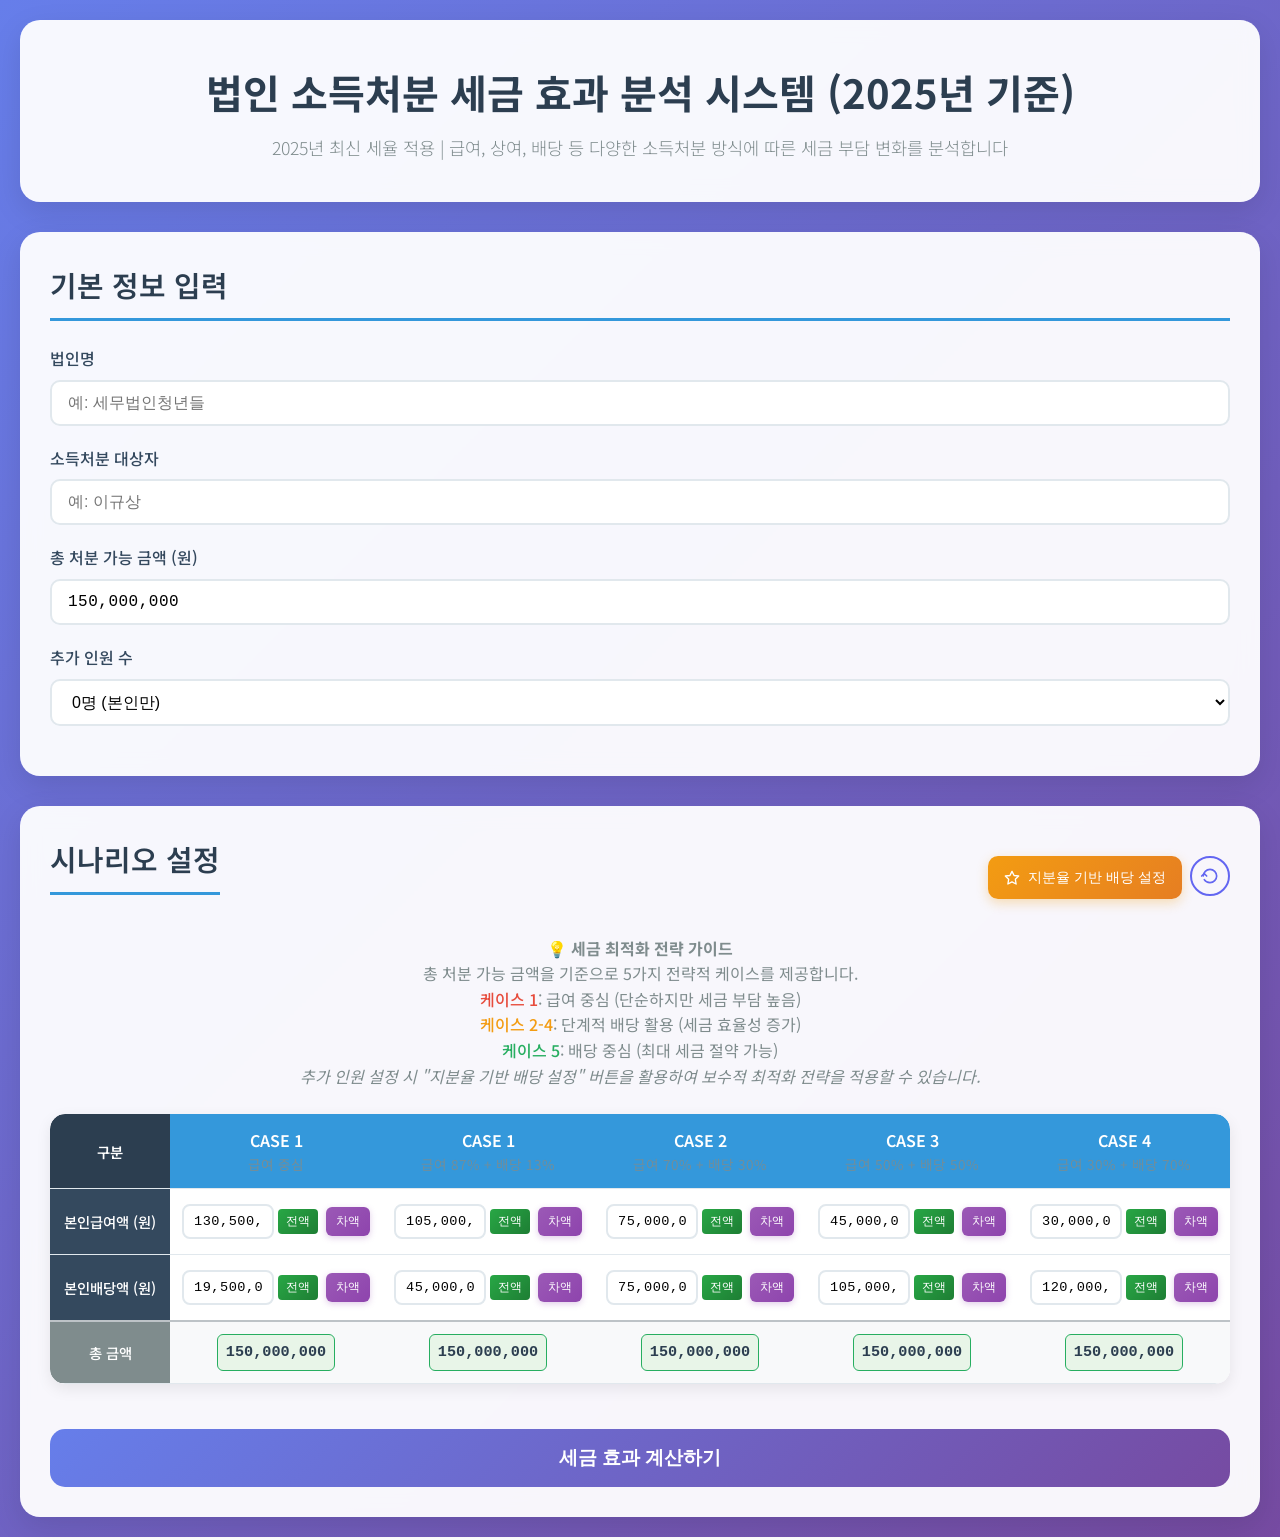
==== index.html @ 6231bf96 "자녀세액공제 제거 자녀세액공제는 해당항목이 아니어서 제거" ====
<!DOCTYPE html>
<html lang="ko">
<head>
    <meta charset="UTF-8">
    <meta name="viewport" content="width=device-width, initial-scale=1.0">
    <title>법인 소득처분 세금 효과 분석 (2025년 기준)</title>
    <link rel="stylesheet" href="styles.css">
    <link href="https://fonts.googleapis.com/css2?family=Noto+Sans+KR:wght@300;400;500;700&display=swap" rel="stylesheet">
</head>
<body>
    <div class="container">
        <header class="header">
            <h1>법인 소득처분 세금 효과 분석 시스템 (2025년 기준)</h1>
            <p class="subtitle">2025년 최신 세율 적용 | 급여, 상여, 배당 등 다양한 소득처분 방식에 따른 세금 부담 변화를 분석합니다</p>
        </header>

        <div class="content">
            <!-- 입력 섹션 -->
            <div class="input-section">
                <h2>기본 정보 입력</h2>
                
                <div class="input-group">
                    <label for="company-name">법인명</label>
                    <input type="text" id="company-name" placeholder="예: 세무법인청년들">
                </div>

                <div class="input-group">
                    <label for="person-name">소득처분 대상자</label>
                    <input type="text" id="person-name" placeholder="예: 이규상">
                </div>

                <div class="input-group">
                    <label for="total-amount">총 처분 가능 금액 (원)</label>
                    <input type="text" id="total-amount" placeholder="150,000,000" class="currency-input" style="text-align: left;">
                </div>

                <div class="input-group">
                    <label for="additional-persons">추가 인원 수</label>
                    <select id="additional-persons" onchange="handleAdditionalPersonsChange()">
                        <option value="0">0명 (본인만)</option>
                        <option value="1">1명</option>
                        <option value="2">2명</option>
                        <option value="3">3명</option>
                    </select>
                </div>

                <!-- 지분율 설정 영역 -->
                <div id="equity-section" style="display: none;">
                    <h3>지분율 설정</h3>
                    <p class="equity-description">각 인원별 지분율을 입력하세요. 본인의 급여액에 비례하여 추가 인원들의 배당이 자동 계산됩니다.</p>
                    
                    <div class="equity-grid" id="equity-grid">
                        <div class="equity-item">
                            <label for="equity-main">본인 지분율 (%)</label>
                            <input type="number" id="equity-main" min="0" max="100" value="100" onchange="handleEquityChange('equity-main')">
                        </div>
                    </div>
                    
                    <div class="equity-total">
                        <span>총 지분율: <span id="total-equity">100</span>%</span>
                    </div>
                </div>

            </div>

            <!-- 시나리오 설정 섹션 -->
            <div class="scenario-section">
                <div class="section-header">
                    <h2>시나리오 설정</h2>
                    <div class="section-buttons">
                        <button class="equity-dividend-button" onclick="setAllDividendsByEquity()" title="지분율 기반 배당 설정">
                            <svg width="16" height="16" viewBox="0 0 24 24" fill="none" xmlns="http://www.w3.org/2000/svg">
                                <path d="M12 2L15.09 8.26L22 9L17 14L18.18 21L12 17.77L5.82 21L7 14L2 9L8.91 8.26L12 2Z" stroke="currentColor" stroke-width="2" stroke-linecap="round" stroke-linejoin="round"/>
                            </svg>
                            지분율 기반 배당 설정
                        </button>
                        <button class="reset-button" onclick="resetToInitialValues()" title="초기값으로 리셋">
                            <svg class="reset-icon" viewBox="0 0 24 24" fill="none" xmlns="http://www.w3.org/2000/svg">
                                <path d="M4 12C4 7.58172 7.58172 4 12 4C16.4183 4 20 7.58172 20 12C20 16.4183 16.4183 20 12 20C9.05801 20 6.51244 18.5447 5.12419 16.3297" stroke="currentColor" stroke-width="2" stroke-linecap="round" stroke-linejoin="round"/>
                                <path d="M2 12L5 9L8 12" stroke="currentColor" stroke-width="2" stroke-linecap="round" stroke-linejoin="round"/>
                            </svg>
                        </button>
                    </div>
                </div>
                <p class="scenario-description">
                    <strong>💡 세금 최적화 전략 가이드</strong><br>
                    총 처분 가능 금액을 기준으로 5가지 전략적 케이스를 제공합니다.<br>
                    <span style="color: #e74c3c; font-weight: 500;">케이스 1</span>: 급여 중심 (단순하지만 세금 부담 높음)<br>
                    <span style="color: #f39c12; font-weight: 500;">케이스 2-4</span>: 단계적 배당 활용 (세금 효율성 증가)<br>
                    <span style="color: #27ae60; font-weight: 500;">케이스 5</span>: 배당 중심 (최대 세금 절약 가능)<br>
                    <em>추가 인원 설정 시 "지분율 기반 배당 설정" 버튼을 활용하여 보수적 최적화 전략을 적용할 수 있습니다.</em>
                </p>
                
                <div class="scenario-table-container">
                    <table class="scenario-table">
                        <thead>
                            <tr>
                                <th class="row-header">구분</th>
                                <th class="case-header">CASE 1<br><span class="case-subtitle">급여 중심</span></th>
                                <th class="case-header">CASE 2<br><span class="case-subtitle">혼합 1</span></th>
                                <th class="case-header">CASE 3<br><span class="case-subtitle">혼합 2</span></th>
                                <th class="case-header">CASE 4<br><span class="case-subtitle">혼합 3</span></th>
                                <th class="case-header">CASE 5<br><span class="case-subtitle">배당 중심</span></th>
                            </tr>
                        </thead>
                        <tbody id="scenario-tbody">
                            <tr>
                                <td class="row-label">본인급여액 (원)</td>
                                <td>
                                    <div class="input-with-button">
                                        <input type="text" id="case1-salary" placeholder="130,000,000" class="currency-input table-input main-person-input">
                                        <button class="max-button" onclick="fillRemainingAmount(1, 'salary')" title="남은 전액 입력">전액</button>
                                        <button class="diff-button" onclick="fillDifferenceAmount(1, 'salary')" title="차액 입력">차액</button>
                                    </div>
                                </td>
                                <td>
                                    <div class="input-with-button">
                                        <input type="text" id="case2-salary" placeholder="110,000,000" class="currency-input table-input main-person-input">
                                        <button class="max-button" onclick="fillRemainingAmount(2, 'salary')" title="남은 전액 입력">전액</button>
                                        <button class="diff-button" onclick="fillDifferenceAmount(2, 'salary')" title="차액 입력">차액</button>
                                    </div>
                                </td>
                                <td>
                                    <div class="input-with-button">
                                        <input type="text" id="case3-salary" placeholder="90,000,000" class="currency-input table-input main-person-input">
                                        <button class="max-button" onclick="fillRemainingAmount(3, 'salary')" title="남은 전액 입력">전액</button>
                                        <button class="diff-button" onclick="fillDifferenceAmount(3, 'salary')" title="차액 입력">차액</button>
                                    </div>
                                </td>
                                <td>
                                    <div class="input-with-button">
                                        <input type="text" id="case4-salary" placeholder="70,000,000" class="currency-input table-input main-person-input">
                                        <button class="max-button" onclick="fillRemainingAmount(4, 'salary')" title="남은 전액 입력">전액</button>
                                        <button class="diff-button" onclick="fillDifferenceAmount(4, 'salary')" title="차액 입력">차액</button>
                                    </div>
                                </td>
                                <td>
                                    <div class="input-with-button">
                                        <input type="text" id="case5-salary" placeholder="60,000,000" class="currency-input table-input main-person-input">
                                        <button class="max-button" onclick="fillRemainingAmount(5, 'salary')" title="남은 전액 입력">전액</button>
                                        <button class="diff-button" onclick="fillDifferenceAmount(5, 'salary')" title="차액 입력">차액</button>
                                    </div>
                                </td>
                            </tr>
                            <tr>
                                <td class="row-label">본인배당액 (원)</td>
                                <td>
                                    <div class="input-with-button">
                                        <input type="text" id="case1-dividend" placeholder="0" class="currency-input table-input main-person-input">
                                        <button class="max-button" onclick="fillRemainingAmount(1, 'dividend')" title="남은 전액 입력">전액</button>
                                        <button class="diff-button" onclick="fillDifferenceAmount(1, 'dividend')" title="차액 입력">차액</button>
                                    </div>
                                </td>
                                <td>
                                    <div class="input-with-button">
                                        <input type="text" id="case2-dividend" placeholder="20,000,000" class="currency-input table-input main-person-input">
                                        <button class="max-button" onclick="fillRemainingAmount(2, 'dividend')" title="남은 전액 입력">전액</button>
                                        <button class="diff-button" onclick="fillDifferenceAmount(2, 'dividend')" title="차액 입력">차액</button>
                                    </div>
                                </td>
                                <td>
                                    <div class="input-with-button">
                                        <input type="text" id="case3-dividend" placeholder="40,000,000" class="currency-input table-input main-person-input">
                                        <button class="max-button" onclick="fillRemainingAmount(3, 'dividend')" title="남은 전액 입력">전액</button>
                                        <button class="diff-button" onclick="fillDifferenceAmount(3, 'dividend')" title="차액 입력">차액</button>
                                    </div>
                                </td>
                                <td>
                                    <div class="input-with-button">
                                        <input type="text" id="case4-dividend" placeholder="60,000,000" class="currency-input table-input main-person-input">
                                        <button class="max-button" onclick="fillRemainingAmount(4, 'dividend')" title="남은 전액 입력">전액</button>
                                        <button class="diff-button" onclick="fillDifferenceAmount(4, 'dividend')" title="차액 입력">차액</button>
                                    </div>
                                </td>
                                <td>
                                    <div class="input-with-button">
                                        <input type="text" id="case5-dividend" placeholder="70,000,000" class="currency-input table-input main-person-input">
                                        <button class="max-button" onclick="fillRemainingAmount(5, 'dividend')" title="남은 전액 입력">전액</button>
                                        <button class="diff-button" onclick="fillDifferenceAmount(5, 'dividend')" title="차액 입력">차액</button>
                                    </div>
                                </td>
                            </tr>
                            <!-- 추가 인원 행들이 여기에 동적으로 삽입됩니다 -->
                            <!-- 추가 인원들이 여기에 동적으로 삽입됩니다 -->
                            <tr class="total-row">
                                <td class="row-label">총 금액</td>
                                <td><span id="case1-total" class="total-amount">130,000,000</span></td>
                                <td><span id="case2-total" class="total-amount">130,000,000</span></td>
                                <td><span id="case3-total" class="total-amount">130,000,000</span></td>
                                <td><span id="case4-total" class="total-amount">130,000,000</span></td>
                                <td><span id="case5-total" class="total-amount">130,000,000</span></td>
                            </tr>
                        </tbody>
                    </table>
                </div>

                <button class="calculate-button" onclick="calculateTaxEffect()">세금 효과 계산하기</button>
            </div>

            <!-- 결과 섹션 -->
            <div class="results-section" id="results-section" style="display: none;">
                <h2>세금 효과 분석 결과</h2>
                
                <!-- 요약 테이블 -->
                <div class="summary-table">
                    <h3>케이스별 비교 요약</h3>
                    <table id="summary-table">
                        <thead>
                            <tr>
                                <th>구분</th>
                                <th>CASE 1</th>
                                <th>CASE 2</th>
                                <th>CASE 3</th>
                                <th>CASE 4</th>
                                <th>CASE 5</th>
                            </tr>
                        </thead>
                        <tbody>
                            <tr>
                                <td>급여액</td>
                                <td id="summary-salary-1">-</td>
                                <td id="summary-salary-2">-</td>
                                <td id="summary-salary-3">-</td>
                                <td id="summary-salary-4">-</td>
                                <td id="summary-salary-5">-</td>
                            </tr>
                            <tr>
                                <td>배당액</td>
                                <td id="summary-dividend-1">-</td>
                                <td id="summary-dividend-2">-</td>
                                <td id="summary-dividend-3">-</td>
                                <td id="summary-dividend-4">-</td>
                                <td id="summary-dividend-5">-</td>
                            </tr>
                            <tr>
                                <td>개인 소득세</td>
                                <td id="summary-personal-tax-1">-</td>
                                <td id="summary-personal-tax-2">-</td>
                                <td id="summary-personal-tax-3">-</td>
                                <td id="summary-personal-tax-4">-</td>
                                <td id="summary-personal-tax-5">-</td>
                            </tr>
                            <tr>
                                <td>4대보험료</td>
                                <td id="summary-social-insurance-1">-</td>
                                <td id="summary-social-insurance-2">-</td>
                                <td id="summary-social-insurance-3">-</td>
                                <td id="summary-social-insurance-4">-</td>
                                <td id="summary-social-insurance-5">-</td>
                            </tr>
                            <tr class="highlight-row">
                                <td><strong>총 개인부담액</strong></td>
                                <td id="summary-total-personal-burden-1">-</td>
                                <td id="summary-total-personal-burden-2">-</td>
                                <td id="summary-total-personal-burden-3">-</td>
                                <td id="summary-total-personal-burden-4">-</td>
                                <td id="summary-total-personal-burden-5">-</td>
                            </tr>
                            <tr>
                                <td>법인세 절감</td>
                                <td id="summary-corp-saving-1">-</td>
                                <td id="summary-corp-saving-2">-</td>
                                <td id="summary-corp-saving-3">-</td>
                                <td id="summary-corp-saving-4">-</td>
                                <td id="summary-corp-saving-5">-</td>
                            </tr>
                            <tr class="total-row">
                                <td>실질 부담 총세금</td>
                                <td id="summary-net-effect-1">-</td>
                                <td id="summary-net-effect-2">-</td>
                                <td id="summary-net-effect-3">-</td>
                                <td id="summary-net-effect-4">-</td>
                                <td id="summary-net-effect-5">-</td>
                            </tr>
                        </tbody>
                    </table>
                </div>

                <!-- 상세 분석 -->
                <div class="detailed-analysis">
                    <h3>상세 세금 계산</h3>
                    <div class="detail-tabs">
                        <button class="tab-button active" onclick="showDetail('detail1')">CASE 1</button>
                        <button class="tab-button" onclick="showDetail('detail2')">CASE 2</button>
                        <button class="tab-button" onclick="showDetail('detail3')">CASE 3</button>
                        <button class="tab-button" onclick="showDetail('detail4')">CASE 4</button>
                        <button class="tab-button" onclick="showDetail('detail5')">CASE 5</button>
                    </div>

                    <div id="detail1" class="detail-content active">
                        <div class="detail-cards">
                            <div class="detail-card">
                                <h4>근로소득 계산</h4>
                                <div class="calculation-item">
                                    <span>총급여액:</span>
                                    <span id="detail1-total-salary">-</span>
                                </div>
                                <div class="calculation-item calculation-item-with-explanation">
                                    <div class="main-calculation">
                                        <span>근로소득공제:</span>
                                        <span id="detail1-salary-deduction">-</span>
                                    </div>
                                    <div class="calculation-explanation" id="detail1-salary-deduction-explanation">-</div>
                                </div>
                                <div class="calculation-item">
                                    <span>근로소득금액:</span>
                                    <span id="detail1-salary-income">-</span>
                                </div>
                            </div>

                            <div class="detail-card">
                                <h4>4대보험료 계산</h4>
                                <div class="calculation-item calculation-item-with-explanation tooltip-container">
                                    <div class="main-calculation">
                                        <span>근로자 부담분:</span>
                                        <span id="detail1-social-insurance" class="tooltip-trigger">-</span>
                                    </div>
                                    <div class="calculation-explanation" id="detail1-social-insurance-explanation">-</div>
                                </div>
                                <div class="calculation-item calculation-item-with-explanation">
                                    <div class="main-calculation">
                                        <span>회사 부담분:</span>
                                        <span id="detail1-company-insurance">-</span>
                                    </div>
                                    <div class="calculation-explanation" id="detail1-company-insurance-explanation">-</div>
                                </div>
                            </div>

                            <div class="detail-card">
                                <h4>배당소득 계산</h4>
                                <div class="calculation-item">
                                    <span>배당소득:</span>
                                    <span id="detail1-dividend-income">-</span>
                                </div>
                                <div class="calculation-item calculation-item-with-explanation">
                                    <div class="main-calculation">
                                        <span>Gross Up:</span>
                                        <span id="detail1-gross-up">-</span>
                                    </div>
                                    <div class="calculation-explanation" id="detail1-gross-up-explanation">-</div>
                                </div>
                                <div class="calculation-item calculation-item-with-explanation">
                                    <div class="main-calculation">
                                        <span>배당세액공제:</span>
                                        <span id="detail1-dividend-credit">-</span>
                                    </div>
                                    <div class="calculation-explanation" id="detail1-dividend-credit-explanation">-</div>
                                </div>
                            </div>

                            <div class="detail-card">
                                <h4>종합소득세 계산</h4>
                                <div class="calculation-item">
                                    <span>종합소득금액:</span>
                                    <span id="detail1-total-income">-</span>
                                </div>
                                <div class="calculation-item calculation-item-with-explanation">
                                    <div class="main-calculation">
                                        <span>소득공제:</span>
                                        <span id="detail1-income-deduction">-</span>
                                    </div>
                                    <div class="calculation-explanation" id="detail1-income-deduction-explanation">-</div>
                                </div>
                                <div class="calculation-item">
                                    <span>과세표준:</span>
                                    <span id="detail1-taxable-income">-</span>
                                </div>
                                <div class="calculation-item">
                                    <span>산출세액:</span>
                                    <span id="detail1-calculated-tax">-</span>
                                </div>
                                <div class="calculation-item tax-credit-item">
                                    <span>(-) 배당세액공제:</span>
                                    <span id="detail1-dividend-tax-credit">-</span>
                                </div>
                                <div class="calculation-item tax-credit-item">
                                    <span>(-) 근로소득세액공제:</span>
                                    <span id="detail1-earned-income-tax-credit">-</span>
                                </div>
                                <div class="calculation-item tax-credit-item">
                                    <span>(-) 표준/특별세액공제:</span>
                                    <span id="detail1-standard-tax-credit">-</span>
                                </div>
                                <div class="calculation-item tax-credit-item">
                                    <span>(-) 연금계좌세액공제:</span>
                                    <span id="detail1-pension-tax-credit">-</span>
                                </div>
                                <div class="calculation-item total-credit-item">
                                    <span>= 총 세액공제:</span>
                                    <span id="detail1-total-tax-credit">-</span>
                                </div>
                                <div class="calculation-item final-tax-item">
                                    <span>결정세액:</span>
                                    <span id="detail1-final-tax">-</span>
                                </div>
                            </div>
                        </div>
                    </div>

                    <!-- 나머지 케이스들도 동일한 구조로 복사 -->
                    <div id="detail2" class="detail-content">
                        <div class="detail-cards">
                            <div class="detail-card">
                                <h4>근로소득 계산</h4>
                                <div class="calculation-item">
                                    <span>총급여액:</span>
                                    <span id="detail2-total-salary">-</span>
                                </div>
                                <div class="calculation-item calculation-item-with-explanation">
                                    <div class="main-calculation">
                                        <span>근로소득공제:</span>
                                        <span id="detail2-salary-deduction">-</span>
                                    </div>
                                    <div class="calculation-explanation" id="detail2-salary-deduction-explanation">-</div>
                                </div>
                                <div class="calculation-item">
                                    <span>근로소득금액:</span>
                                    <span id="detail2-salary-income">-</span>
                                </div>
                            </div>

                            <div class="detail-card">
                                <h4>4대보험료 계산</h4>
                                <div class="calculation-item calculation-item-with-explanation tooltip-container">
                                    <div class="main-calculation">
                                        <span>근로자 부담분:</span>
                                        <span id="detail2-social-insurance" class="tooltip-trigger">-</span>
                                    </div>
                                    <div class="calculation-explanation" id="detail2-social-insurance-explanation">-</div>
                                </div>
                                <div class="calculation-item calculation-item-with-explanation">
                                    <div class="main-calculation">
                                        <span>회사 부담분:</span>
                                        <span id="detail2-company-insurance">-</span>
                                    </div>
                                    <div class="calculation-explanation" id="detail2-company-insurance-explanation">-</div>
                                </div>
                            </div>

                            <div class="detail-card">
                                <h4>배당소득 계산</h4>
                                <div class="calculation-item">
                                    <span>배당소득:</span>
                                    <span id="detail2-dividend-income">-</span>
                                </div>
                                <div class="calculation-item calculation-item-with-explanation">
                                    <div class="main-calculation">
                                        <span>Gross Up:</span>
                                        <span id="detail2-gross-up">-</span>
                                    </div>
                                    <div class="calculation-explanation" id="detail2-gross-up-explanation">-</div>
                                </div>
                                <div class="calculation-item calculation-item-with-explanation">
                                    <div class="main-calculation">
                                        <span>배당세액공제:</span>
                                        <span id="detail2-dividend-credit">-</span>
                                    </div>
                                    <div class="calculation-explanation" id="detail2-dividend-credit-explanation">-</div>
                                </div>
                            </div>

                            <div class="detail-card">
                                <h4>종합소득세 계산</h4>
                                <div class="calculation-item">
                                    <span>종합소득금액:</span>
                                    <span id="detail2-total-income">-</span>
                                </div>
                                <div class="calculation-item calculation-item-with-explanation">
                                    <div class="main-calculation">
                                        <span>소득공제:</span>
                                        <span id="detail2-income-deduction">-</span>
                                    </div>
                                    <div class="calculation-explanation" id="detail2-income-deduction-explanation">-</div>
                                </div>
                                <div class="calculation-item">
                                    <span>과세표준:</span>
                                    <span id="detail2-taxable-income">-</span>
                                </div>
                                <div class="calculation-item">
                                    <span>산출세액:</span>
                                    <span id="detail2-calculated-tax">-</span>
                                </div>
                                <div class="calculation-item tax-credit-item">
                                    <span>(-) 배당세액공제:</span>
                                    <span id="detail2-dividend-tax-credit">-</span>
                                </div>
                                <div class="calculation-item tax-credit-item">
                                    <span>(-) 근로소득세액공제:</span>
                                    <span id="detail2-earned-income-tax-credit">-</span>
                                </div>
                                <div class="calculation-item tax-credit-item">
                                    <span>(-) 표준/특별세액공제:</span>
                                    <span id="detail2-standard-tax-credit">-</span>
                                </div>
                                <div class="calculation-item tax-credit-item">
                                    <span>(-) 연금계좌세액공제:</span>
                                    <span id="detail2-pension-tax-credit">-</span>
                                </div>
                                <div class="calculation-item total-credit-item">
                                    <span>= 총 세액공제:</span>
                                    <span id="detail2-total-tax-credit">-</span>
                                </div>
                                <div class="calculation-item final-tax-item">
                                    <span>결정세액:</span>
                                    <span id="detail2-final-tax">-</span>
                                </div>
                            </div>
                        </div>
                    </div>

                    <div id="detail3" class="detail-content">
                        <div class="detail-cards">
                            <div class="detail-card">
                                <h4>근로소득 계산</h4>
                                <div class="calculation-item">
                                    <span>총급여액:</span>
                                    <span id="detail3-total-salary">-</span>
                                </div>
                                <div class="calculation-item calculation-item-with-explanation">
                                    <div class="main-calculation">
                                        <span>근로소득공제:</span>
                                        <span id="detail3-salary-deduction">-</span>
                                    </div>
                                    <div class="calculation-explanation" id="detail3-salary-deduction-explanation">-</div>
                                </div>
                                <div class="calculation-item">
                                    <span>근로소득금액:</span>
                                    <span id="detail3-salary-income">-</span>
                                </div>
                            </div>

                            <div class="detail-card">
                                <h4>4대보험료 계산</h4>
                                <div class="calculation-item calculation-item-with-explanation tooltip-container">
                                    <div class="main-calculation">
                                        <span>근로자 부담분:</span>
                                        <span id="detail3-social-insurance" class="tooltip-trigger">-</span>
                                    </div>
                                    <div class="calculation-explanation" id="detail3-social-insurance-explanation">-</div>
                                </div>
                                <div class="calculation-item calculation-item-with-explanation">
                                    <div class="main-calculation">
                                        <span>회사 부담분:</span>
                                        <span id="detail3-company-insurance">-</span>
                                    </div>
                                    <div class="calculation-explanation" id="detail3-company-insurance-explanation">-</div>
                                </div>
                            </div>

                            <div class="detail-card">
                                <h4>배당소득 계산</h4>
                                <div class="calculation-item">
                                    <span>배당소득:</span>
                                    <span id="detail3-dividend-income">-</span>
                                </div>
                                <div class="calculation-item calculation-item-with-explanation">
                                    <div class="main-calculation">
                                        <span>Gross Up:</span>
                                        <span id="detail3-gross-up">-</span>
                                    </div>
                                    <div class="calculation-explanation" id="detail3-gross-up-explanation">-</div>
                                </div>
                                <div class="calculation-item calculation-item-with-explanation">
                                    <div class="main-calculation">
                                        <span>배당세액공제:</span>
                                        <span id="detail3-dividend-credit">-</span>
                                    </div>
                                    <div class="calculation-explanation" id="detail3-dividend-credit-explanation">-</div>
                                </div>
                            </div>

                            <div class="detail-card">
                                <h4>종합소득세 계산</h4>
                                <div class="calculation-item">
                                    <span>종합소득금액:</span>
                                    <span id="detail3-total-income">-</span>
                                </div>
                                <div class="calculation-item calculation-item-with-explanation">
                                    <div class="main-calculation">
                                        <span>소득공제:</span>
                                        <span id="detail3-income-deduction">-</span>
                                    </div>
                                    <div class="calculation-explanation" id="detail3-income-deduction-explanation">-</div>
                                </div>
                                <div class="calculation-item">
                                    <span>과세표준:</span>
                                    <span id="detail3-taxable-income">-</span>
                                </div>
                                <div class="calculation-item">
                                    <span>산출세액:</span>
                                    <span id="detail3-calculated-tax">-</span>
                                </div>
                                <div class="calculation-item tax-credit-item">
                                    <span>(-) 배당세액공제:</span>
                                    <span id="detail3-dividend-tax-credit">-</span>
                                </div>
                                <div class="calculation-item tax-credit-item">
                                    <span>(-) 근로소득세액공제:</span>
                                    <span id="detail3-earned-income-tax-credit">-</span>
                                </div>
                                <div class="calculation-item tax-credit-item">
                                    <span>(-) 표준/특별세액공제:</span>
                                    <span id="detail3-standard-tax-credit">-</span>
                                </div>
                                <div class="calculation-item tax-credit-item">
                                    <span>(-) 연금계좌세액공제:</span>
                                    <span id="detail3-pension-tax-credit">-</span>
                                </div>
                                <div class="calculation-item total-credit-item">
                                    <span>= 총 세액공제:</span>
                                    <span id="detail3-total-tax-credit">-</span>
                                </div>
                                <div class="calculation-item final-tax-item">
                                    <span>결정세액:</span>
                                    <span id="detail3-final-tax">-</span>
                                </div>
                            </div>
                        </div>
                    </div>

                    <div id="detail4" class="detail-content">
                        <div class="detail-cards">
                            <div class="detail-card">
                                <h4>근로소득 계산</h4>
                                <div class="calculation-item">
                                    <span>총급여액:</span>
                                    <span id="detail4-total-salary">-</span>
                                </div>
                                <div class="calculation-item calculation-item-with-explanation">
                                    <div class="main-calculation">
                                        <span>근로소득공제:</span>
                                        <span id="detail4-salary-deduction">-</span>
                                    </div>
                                    <div class="calculation-explanation" id="detail4-salary-deduction-explanation">-</div>
                                </div>
                                <div class="calculation-item">
                                    <span>근로소득금액:</span>
                                    <span id="detail4-salary-income">-</span>
                                </div>
                            </div>

                            <div class="detail-card">
                                <h4>4대보험료 계산</h4>
                                <div class="calculation-item calculation-item-with-explanation tooltip-container">
                                    <div class="main-calculation">
                                        <span>근로자 부담분:</span>
                                        <span id="detail4-social-insurance" class="tooltip-trigger">-</span>
                                    </div>
                                    <div class="calculation-explanation" id="detail4-social-insurance-explanation">-</div>
                                </div>
                                <div class="calculation-item calculation-item-with-explanation">
                                    <div class="main-calculation">
                                        <span>회사 부담분:</span>
                                        <span id="detail4-company-insurance">-</span>
                                    </div>
                                    <div class="calculation-explanation" id="detail4-company-insurance-explanation">-</div>
                                </div>
                            </div>

                            <div class="detail-card">
                                <h4>배당소득 계산</h4>
                                <div class="calculation-item">
                                    <span>배당소득:</span>
                                    <span id="detail4-dividend-income">-</span>
                                </div>
                                <div class="calculation-item calculation-item-with-explanation">
                                    <div class="main-calculation">
                                        <span>Gross Up:</span>
                                        <span id="detail4-gross-up">-</span>
                                    </div>
                                    <div class="calculation-explanation" id="detail4-gross-up-explanation">-</div>
                                </div>
                                <div class="calculation-item calculation-item-with-explanation">
                                    <div class="main-calculation">
                                        <span>배당세액공제:</span>
                                        <span id="detail4-dividend-credit">-</span>
                                    </div>
                                    <div class="calculation-explanation" id="detail4-dividend-credit-explanation">-</div>
                                </div>
                            </div>

                            <div class="detail-card">
                                <h4>종합소득세 계산</h4>
                                <div class="calculation-item">
                                    <span>종합소득금액:</span>
                                    <span id="detail4-total-income">-</span>
                                </div>
                                <div class="calculation-item calculation-item-with-explanation">
                                    <div class="main-calculation">
                                        <span>소득공제:</span>
                                        <span id="detail4-income-deduction">-</span>
                                    </div>
                                    <div class="calculation-explanation" id="detail4-income-deduction-explanation">-</div>
                                </div>
                                <div class="calculation-item">
                                    <span>과세표준:</span>
                                    <span id="detail4-taxable-income">-</span>
                                </div>
                                <div class="calculation-item">
                                    <span>산출세액:</span>
                                    <span id="detail4-calculated-tax">-</span>
                                </div>
                                <div class="calculation-item tax-credit-item">
                                    <span>(-) 배당세액공제:</span>
                                    <span id="detail4-dividend-tax-credit">-</span>
                                </div>
                                <div class="calculation-item tax-credit-item">
                                    <span>(-) 근로소득세액공제:</span>
                                    <span id="detail4-earned-income-tax-credit">-</span>
                                </div>
                                <div class="calculation-item tax-credit-item">
                                    <span>(-) 표준/특별세액공제:</span>
                                    <span id="detail4-standard-tax-credit">-</span>
                                </div>
                                <div class="calculation-item tax-credit-item">
                                    <span>(-) 연금계좌세액공제:</span>
                                    <span id="detail4-pension-tax-credit">-</span>
                                </div>
                                <div class="calculation-item total-credit-item">
                                    <span>= 총 세액공제:</span>
                                    <span id="detail4-total-tax-credit">-</span>
                                </div>
                                <div class="calculation-item final-tax-item">
                                    <span>결정세액:</span>
                                    <span id="detail4-final-tax">-</span>
                                </div>
                            </div>
                        </div>
                    </div>

                    <div id="detail5" class="detail-content">
                        <div class="detail-cards">
                            <div class="detail-card">
                                <h4>근로소득 계산</h4>
                                <div class="calculation-item">
                                    <span>총급여액:</span>
                                    <span id="detail5-total-salary">-</span>
                                </div>
                                <div class="calculation-item calculation-item-with-explanation">
                                    <div class="main-calculation">
                                        <span>근로소득공제:</span>
                                        <span id="detail5-salary-deduction">-</span>
                                    </div>
                                    <div class="calculation-explanation" id="detail5-salary-deduction-explanation">-</div>
                                </div>
                                <div class="calculation-item">
                                    <span>근로소득금액:</span>
                                    <span id="detail5-salary-income">-</span>
                                </div>
                            </div>

                            <div class="detail-card">
                                <h4>4대보험료 계산</h4>
                                <div class="calculation-item calculation-item-with-explanation tooltip-container">
                                    <div class="main-calculation">
                                        <span>근로자 부담분:</span>
                                        <span id="detail5-social-insurance" class="tooltip-trigger">-</span>
                                    </div>
                                    <div class="calculation-explanation" id="detail5-social-insurance-explanation">-</div>
                                </div>
                                <div class="calculation-item calculation-item-with-explanation">
                                    <div class="main-calculation">
                                        <span>회사 부담분:</span>
                                        <span id="detail5-company-insurance">-</span>
                                    </div>
                                    <div class="calculation-explanation" id="detail5-company-insurance-explanation">-</div>
                                </div>
                            </div>

                            <div class="detail-card">
                                <h4>배당소득 계산</h4>
                                <div class="calculation-item">
                                    <span>배당소득:</span>
                                    <span id="detail5-dividend-income">-</span>
                                </div>
                                <div class="calculation-item calculation-item-with-explanation">
                                    <div class="main-calculation">
                                        <span>Gross Up:</span>
                                        <span id="detail5-gross-up">-</span>
                                    </div>
                                    <div class="calculation-explanation" id="detail5-gross-up-explanation">-</div>
                                </div>
                                <div class="calculation-item calculation-item-with-explanation">
                                    <div class="main-calculation">
                                        <span>배당세액공제:</span>
                                        <span id="detail5-dividend-credit">-</span>
                                    </div>
                                    <div class="calculation-explanation" id="detail5-dividend-credit-explanation">-</div>
                                </div>
                            </div>

                            <div class="detail-card">
                                <h4>종합소득세 계산</h4>
                                <div class="calculation-item">
                                    <span>종합소득금액:</span>
                                    <span id="detail5-total-income">-</span>
                                </div>
                                <div class="calculation-item calculation-item-with-explanation">
                                    <div class="main-calculation">
                                        <span>소득공제:</span>
                                        <span id="detail5-income-deduction">-</span>
                                    </div>
                                    <div class="calculation-explanation" id="detail5-income-deduction-explanation">-</div>
                                </div>
                                <div class="calculation-item">
                                    <span>과세표준:</span>
                                    <span id="detail5-taxable-income">-</span>
                                </div>
                                <div class="calculation-item">
                                    <span>산출세액:</span>
                                    <span id="detail5-calculated-tax">-</span>
                                </div>
                                <div class="calculation-item tax-credit-item">
                                    <span>(-) 배당세액공제:</span>
                                    <span id="detail5-dividend-tax-credit">-</span>
                                </div>
                                <div class="calculation-item tax-credit-item">
                                    <span>(-) 근로소득세액공제:</span>
                                    <span id="detail5-earned-income-tax-credit">-</span>
                                </div>
                                <div class="calculation-item tax-credit-item">
                                    <span>(-) 표준/특별세액공제:</span>
                                    <span id="detail5-standard-tax-credit">-</span>
                                </div>
                                <div class="calculation-item tax-credit-item">
                                    <span>(-) 연금계좌세액공제:</span>
                                    <span id="detail5-pension-tax-credit">-</span>
                                </div>
                                <div class="calculation-item total-credit-item">
                                    <span>= 총 세액공제:</span>
                                    <span id="detail5-total-tax-credit">-</span>
                                </div>
                                <div class="calculation-item final-tax-item">
                                    <span>결정세액:</span>
                                    <span id="detail5-final-tax">-</span>
                                </div>
                            </div>
                        </div>
                    </div>
                </div>

                <!-- 최적 추천 -->
                <div class="recommendation">
                    <h3>최적 소득처분 방식 추천</h3>
                    <div class="recommendation-card" id="recommendation-card">
                        <div class="recommendation-content">
                            <h4 id="best-case">-</h4>
                            <p id="recommendation-reason">계산 후 가장 유리한 케이스를 추천해드립니다.</p>
                            <div class="recommendation-details">
                                <div class="recommendation-item">
                                    <span>급여액:</span>
                                    <span id="rec-salary">-</span>
                                </div>
                                <div class="recommendation-item">
                                    <span>배당액:</span>
                                    <span id="rec-dividend">-</span>
                                </div>
                                <div class="recommendation-item">
                                    <span>실질 부담 총세금:</span>
                                    <span id="rec-savings">-</span>
                                </div>
                            </div>
                        </div>
                    </div>
                </div>
            </div>
        </div>
    </div>

    <script src="script.js"></script>
</body>
</html>
---- styles.css ----
/* 기본 설정 */
* {
    margin: 0;
    padding: 0;
    box-sizing: border-box;
}

body {
    font-family: 'Noto Sans KR', sans-serif;
    line-height: 1.6;
    color: #333;
    background: linear-gradient(135deg, #667eea 0%, #764ba2 100%);
    min-height: 100vh;
}

.container {
    max-width: 1400px;
    margin: 0 auto;
    padding: 20px;
}

/* 헤더 */
.header {
    text-align: center;
    background: rgba(255, 255, 255, 0.95);
    padding: 40px 20px;
    border-radius: 20px;
    box-shadow: 0 10px 30px rgba(0, 0, 0, 0.1);
    margin-bottom: 30px;
    backdrop-filter: blur(10px);
}

.header h1 {
    font-size: 2.5rem;
    font-weight: 700;
    color: #2c3e50;
    margin-bottom: 10px;
}

.subtitle {
    font-size: 1.1rem;
    color: #7f8c8d;
    font-weight: 300;
}

/* 콘텐츠 */
.content {
    display: grid;
    gap: 30px;
}

/* 입력 섹션 */
.input-section, .scenario-section, .results-section {
    background: rgba(255, 255, 255, 0.95);
    padding: 30px;
    border-radius: 20px;
    box-shadow: 0 10px 30px rgba(0, 0, 0, 0.1);
    backdrop-filter: blur(10px);
}

.input-section h2, .scenario-section h2, .results-section h2 {
    font-size: 1.8rem;
    font-weight: 600;
    color: #2c3e50;
    margin-bottom: 25px;
    border-bottom: 3px solid #3498db;
    padding-bottom: 10px;
}

.input-group {
    margin-bottom: 20px;
}

.input-group label {
    display: block;
    font-weight: 500;
    color: #34495e;
    margin-bottom: 8px;
    font-size: 1rem;
}

.input-group input,
.input-group select {
    width: 100%;
    padding: 12px 16px;
    border: 2px solid #e1e8ed;
    border-radius: 10px;
    font-size: 1rem;
    transition: all 0.3s ease;
    background-color: #fff;
}

.input-group input:focus,
.input-group select:focus {
    outline: none;
    border-color: #3498db;
    box-shadow: 0 0 0 3px rgba(52, 152, 219, 0.1);
}

/* 통화 입력 필드 스타일 */
.currency-input {
    font-family: 'Consolas', 'Monaco', monospace;
    text-align: right;
    letter-spacing: 0.5px;
}

.currency-input::placeholder {
    color: #bdc3c7;
    font-style: italic;
}

/* 지분율 설정 스타일 */
#equity-section {
    margin-top: 25px;
    padding: 20px;
    border: 2px solid #e1e8ed;
    border-radius: 15px;
    background: #f8f9fa;
}

#equity-section h3 {
    font-size: 1.4rem;
    font-weight: 600;
    color: #2c3e50;
    margin-bottom: 10px;
}

.equity-description {
    color: #7f8c8d;
    margin-bottom: 20px;
    font-size: 0.95rem;
}

.equity-grid {
    display: grid;
    grid-template-columns: repeat(auto-fit, minmax(200px, 1fr));
    gap: 15px;
    margin-bottom: 15px;
}

.equity-item {
    display: flex;
    flex-direction: column;
}

.equity-item label {
    font-weight: 500;
    color: #34495e;
    margin-bottom: 5px;
    font-size: 0.9rem;
}

.equity-item input {
    padding: 10px 12px;
    border: 2px solid #e1e8ed;
    border-radius: 8px;
    font-size: 0.95rem;
    text-align: center;
    transition: all 0.3s ease;
}

.equity-item input:focus {
    outline: none;
    border-color: #3498db;
    box-shadow: 0 0 0 2px rgba(52, 152, 219, 0.1);
}

.equity-total {
    text-align: center;
    padding: 10px;
    background: #fff;
    border-radius: 8px;
    font-weight: 600;
    color: #2c3e50;
}

/* 시나리오 섹션 */
.scenario-description {
    color: #7f8c8d;
    margin-bottom: 25px;
    font-size: 1rem;
    text-align: center;
}

.scenario-table-container {
    overflow-x: auto;
    margin-bottom: 25px;
    border-radius: 15px;
    box-shadow: 0 5px 15px rgba(0, 0, 0, 0.08);
}

.scenario-table {
    width: 100%;
    border-collapse: collapse;
    background: #fff;
    border-radius: 15px;
    overflow: hidden;
    min-width: 700px;
}

.scenario-table th,
.scenario-table td {
    padding: 15px 12px;
    text-align: center;
    border-bottom: 1px solid #e1e8ed;
    vertical-align: middle;
}

.scenario-table th {
    background: #3498db;
    color: white;
    font-weight: 600;
    font-size: 0.9rem;
}

.row-header {
    background: #2c3e50 !important;
    color: white;
    font-weight: 600;
    min-width: 120px;
}

.case-header {
    min-width: 130px;
}

.case-subtitle {
    font-size: 0.75rem;
    font-weight: 400;
    opacity: 0.9;
    display: block;
    margin-top: 2px;
}

.row-label {
    background: #34495e;
    color: white;
    font-weight: 500;
    font-size: 0.9rem;
}

.table-input {
    width: 100%;
    min-width: 110px;
    padding: 8px 10px;
    border: 2px solid #e1e8ed;
    border-radius: 8px;
    font-size: 0.85rem;
    text-align: right;
    transition: all 0.3s ease;
}

.table-input:focus {
    outline: none;
    border-color: #3498db;
    box-shadow: 0 0 0 2px rgba(52, 152, 219, 0.1);
}

.total-row {
    background: #ecf0f1;
    font-weight: 600;
    border-top: 2px solid #bdc3c7;
}

.total-row .row-label {
    background: #7f8c8d;
    color: white;
}

.total-row td {
    padding: 12px;
    background: #f8f9fa;
}

.total-amount {
    font-family: 'Consolas', 'Monaco', monospace;
    font-weight: 700;
    color: #2c3e50;
    font-size: 0.95rem;
    display: inline-block;
    padding: 5px 8px;
    background: #e8f5e8;
    border-radius: 6px;
    border: 1px solid #27ae60;
}

/* 반응형 테이블 */
@media (max-width: 768px) {
    .scenario-table-container {
        margin: 0 -15px 25px -15px;
        border-radius: 0;
    }
    
    .scenario-table {
        border-radius: 0;
        min-width: 600px;
    }
    
    .scenario-table th,
    .scenario-table td {
        padding: 12px 8px;
        font-size: 0.8rem;
    }
    
    .table-input {
        padding: 6px 8px;
        font-size: 0.8rem;
        min-width: 90px;
    }
    
    .case-subtitle {
        display: none;
    }
}

@media (max-width: 480px) {
    .scenario-table {
        min-width: 500px;
    }
    
    .scenario-table th,
    .scenario-table td {
        padding: 10px 6px;
        font-size: 0.75rem;
    }
    
    .table-input {
        padding: 5px 6px;
        font-size: 0.75rem;
        min-width: 80px;
    }
}

/* 계산 버튼 */
.calculate-button {
    width: 100%;
    padding: 16px;
    background: linear-gradient(135deg, #667eea 0%, #764ba2 100%);
    color: white;
    border: none;
    border-radius: 15px;
    font-size: 1.2rem;
    font-weight: 600;
    cursor: pointer;
    transition: all 0.3s ease;
    margin-top: 20px;
}

.calculate-button:hover {
    transform: translateY(-3px);
    box-shadow: 0 10px 25px rgba(0, 0, 0, 0.2);
}

.calculate-button:active {
    transform: translateY(-1px);
}

/* 결과 섹션 */
.summary-table {
    margin-bottom: 30px;
}

.summary-table h3 {
    font-size: 1.4rem;
    color: #2c3e50;
    margin-bottom: 15px;
}

#summary-table {
    width: 100%;
    border-collapse: collapse;
    background: #fff;
    border-radius: 10px;
    overflow: hidden;
    box-shadow: 0 5px 15px rgba(0, 0, 0, 0.08);
}

#summary-table th,
#summary-table td {
    padding: 15px 12px;
    text-align: center;
    border-bottom: 1px solid #e1e8ed;
}

#summary-table th {
    background: #3498db;
    color: white;
    font-weight: 600;
    font-size: 0.9rem;
}

#summary-table td {
    font-size: 0.85rem;
}

.total-row {
    background: #f8f9fa !important;
    font-weight: 600;
}

.total-row td {
    color: #2c3e50;
}

.highlight-row {
    background: #e8f4f8 !important;
    font-weight: 600;
}

.highlight-row td {
    color: #2980b9;
    border-top: 2px solid #3498db;
    border-bottom: 2px solid #3498db;
}

/* 상세 분석 */
.detailed-analysis {
    margin-bottom: 30px;
}

.detailed-analysis h3 {
    font-size: 1.4rem;
    color: #2c3e50;
    margin-bottom: 15px;
}

.detail-tabs {
    display: flex;
    gap: 10px;
    margin-bottom: 20px;
    flex-wrap: wrap;
}

.detail-content {
    display: none;
}

.detail-content.active {
    display: block;
}

.detail-cards {
    display: grid;
    grid-template-columns: repeat(auto-fit, minmax(300px, 1fr));
    gap: 20px;
}

.detail-card {
    background: #f8f9fa;
    padding: 20px;
    border-radius: 15px;
    border-left: 4px solid #3498db;
}

.detail-card h4 {
    font-size: 1.1rem;
    color: #2c3e50;
    margin-bottom: 15px;
    font-weight: 600;
}

.calculation-item {
    display: flex;
    justify-content: space-between;
    align-items: center;
    padding: 8px 0;
    border-bottom: 1px solid #e1e8ed;
    font-size: 0.9rem;
}

.calculation-item:last-child {
    border-bottom: none;
}

.calculation-item span:first-child {
    color: #7f8c8d;
    font-weight: 500;
}

.calculation-item span:last-child {
    color: #2c3e50;
    font-weight: 600;
}

/* 계산 설명 스타일 */
.calculation-explanation {
    font-size: 0.75rem;
    color: #95a5a6;
    font-style: italic;
    margin-top: 2px;
    line-height: 1.3;
    opacity: 0.8;
}

.calculation-item-with-explanation {
    flex-direction: column;
    align-items: flex-start;
}

.calculation-item-with-explanation .main-calculation {
    display: flex;
    justify-content: space-between;
    align-items: center;
    width: 100%;
}

/* 추천 섹션 */
.recommendation h3 {
    font-size: 1.4rem;
    color: #2c3e50;
    margin-bottom: 15px;
}

.recommendation-card {
    background: linear-gradient(135deg, #667eea 0%, #764ba2 100%);
    padding: 25px;
    border-radius: 15px;
    color: white;
}

.recommendation-content h4 {
    font-size: 1.3rem;
    font-weight: 600;
    margin-bottom: 10px;
}

.recommendation-content p {
    margin-bottom: 20px;
    opacity: 0.9;
}

.recommendation-details {
    display: grid;
    grid-template-columns: repeat(auto-fit, minmax(150px, 1fr));
    gap: 15px;
}

.recommendation-item {
    display: flex;
    flex-direction: column;
    text-align: center;
    background: rgba(255, 255, 255, 0.1);
    padding: 15px;
    border-radius: 10px;
}

.recommendation-item span:first-child {
    font-size: 0.85rem;
    opacity: 0.8;
    margin-bottom: 5px;
}

.recommendation-item span:last-child {
    font-size: 1.1rem;
    font-weight: 600;
}

/* 반응형 디자인 */
@media (max-width: 768px) {
    .container {
        padding: 15px;
    }
    
    .header h1 {
        font-size: 2rem;
    }
    
    .subtitle {
        font-size: 1rem;
    }
    
    .input-section, .scenario-section, .results-section {
        padding: 20px;
    }
    
    .scenario-tabs, .detail-tabs {
        flex-direction: column;
    }
    
    .tab-button {
        width: 100%;
        text-align: center;
    }
    
    #summary-table {
        font-size: 0.75rem;
    }
    
    #summary-table th,
    #summary-table td {
        padding: 10px 8px;
    }
    
    .detail-cards {
        grid-template-columns: 1fr;
    }
    
    .recommendation-details {
        grid-template-columns: 1fr;
    }
}

@media (max-width: 480px) {
    .header {
        padding: 25px 15px;
    }
    
    .header h1 {
        font-size: 1.7rem;
    }
    
    .input-section, .scenario-section, .results-section {
        padding: 15px;
    }
    
    #summary-table {
        font-size: 0.7rem;
    }
    
    #summary-table th,
    #summary-table td {
        padding: 8px 6px;
    }
}

/* 로딩 애니메이션 */
.loading {
    display: inline-block;
    width: 20px;
    height: 20px;
    border: 3px solid #f3f3f3;
    border-top: 3px solid #3498db;
    border-radius: 50%;
    animation: spin 1s linear infinite;
}

@keyframes spin {
    0% { transform: rotate(0deg); }
    100% { transform: rotate(360deg); }
}

/* 숫자 포맷팅 */
.currency {
    font-family: 'Consolas', 'Monaco', monospace;
    font-weight: 600;
}

.positive {
    color: #27ae60;
}

.negative {
    color: #e74c3c;
}

/* 툴팁 */
.tooltip {
    position: relative;
    cursor: help;
}

.tooltip::after {
    content: attr(data-tooltip);
    position: absolute;
    bottom: 125%;
    left: 50%;
    transform: translateX(-50%);
    background: #2c3e50;
    color: white;
    padding: 8px 12px;
    border-radius: 6px;
    font-size: 0.8rem;
    white-space: nowrap;
    opacity: 0;
    visibility: hidden;
    transition: all 0.3s ease;
    z-index: 1000;
}

.tooltip:hover::after {
    opacity: 1;
    visibility: visible;
}

/* 4대보험료 툴팁 */
.tooltip-container {
    position: relative;
}

.tooltip-trigger {
    cursor: help;
    border-bottom: 1px dotted #3498db;
    transition: all 0.3s ease;
}

.tooltip-trigger:hover {
    background-color: rgba(52, 152, 219, 0.1);
    padding: 2px 4px;
    border-radius: 4px;
    font-weight: 700;
} 

/* 세액공제 항목 스타일 */
.tax-credit-item {
    color: #e74c3c;
    font-size: 0.95em;
    padding-left: 15px;
    border-left: 3px solid #e74c3c;
    margin-left: 10px;
}

.total-credit-item {
    color: #2c3e50;
    font-weight: bold;
    border-top: 2px solid #ecf0f1;
    padding-top: 8px;
    margin-top: 8px;
}

.final-tax-item {
    color: #27ae60;
    font-weight: bold;
    font-size: 1.1em;
    border-top: 3px solid #27ae60;
    padding-top: 10px;
    margin-top: 10px;
    background-color: #f8f9fa;
    padding: 10px;
    border-radius: 5px;
}

/* 추가 인원 관리 스타일 */
.add-person-row {
    background: transparent !important;
    height: 15px;
}

.add-person-cell {
    text-align: center;
    padding: 5px !important;
    position: relative;
}

.add-person-btn {
    background: #e74c3c;
    border: none;
    border-radius: 50%;
    width: 24px;
    height: 24px;
    cursor: pointer;
    transition: all 0.3s ease;
    display: inline-flex;
    align-items: center;
    justify-content: center;
    box-shadow: 0 2px 4px rgba(0, 0, 0, 0.2);
}

.add-person-btn:hover {
    background: #c0392b;
    transform: scale(1.1);
    box-shadow: 0 4px 8px rgba(0, 0, 0, 0.3);
}

.add-icon {
    color: white;
    font-size: 14px;
    font-weight: bold;
    line-height: 1;
}

/* 추가된 인원 행 스타일 */
.additional-person-row {
    background: #f8f9fa !important;
}

.additional-person-row .row-label {
    background: #ecf0f1;
    color: #34495e;
    font-weight: 500;
    position: relative;
}

.additional-person-row .table-input {
    background: #ffffff;
    border: 1px solid #bdc3c7;
    color: #2c3e50;
    font-style: normal;
    cursor: text;
}

.additional-person-row .table-input:focus {
    border-color: #3498db;
    box-shadow: 0 0 0 2px rgba(52, 152, 219, 0.2);
}

/* 삭제 버튼 스타일 */
.remove-person-btn {
    background: #95a5a6;
    border: none;
    border-radius: 3px;
    width: 16px;
    height: 16px;
    cursor: pointer;
    transition: all 0.2s ease;
    display: inline-flex;
    align-items: center;
    justify-content: center;
    position: absolute;
    right: 5px;
    top: 50%;
    transform: translateY(-50%);
    font-size: 10px;
    color: white;
}

.remove-person-btn:hover {
    background: #e74c3c;
    transform: translateY(-50%) scale(1.1);
}

/* 섹션 헤더 스타일 */
.section-header {
    display: flex;
    justify-content: space-between;
    align-items: center;
    margin-bottom: 10px;
}

/* 리셋 버튼 스타일 */
.reset-button {
    background: none;
    border: 2px solid #6366f1;
    border-radius: 50%;
    width: 40px;
    height: 40px;
    display: flex;
    align-items: center;
    justify-content: center;
    cursor: pointer;
    transition: all 0.3s ease;
    color: #6366f1;
    position: relative;
    overflow: hidden;
}

.reset-button:hover {
    background-color: #6366f1;
    color: white;
    transform: scale(1.1);
    box-shadow: 0 4px 12px rgba(99, 102, 241, 0.3);
}

.reset-button:active {
    transform: scale(0.95);
}

/* 리셋 아이콘 스타일 */
.reset-icon {
    width: 20px;
    height: 20px;
    transition: transform 0.6s ease;
}

.reset-button:hover .reset-icon {
    animation: rotateReset 0.6s ease-in-out;
}

/* 클릭 시 회전 애니메이션 */
.reset-button.clicked .reset-icon {
    animation: rotateResetClick 0.8s ease-in-out;
}

/* 회전 애니메이션 정의 */
@keyframes rotateReset {
    0% {
        transform: rotate(0deg);
    }
    100% {
        transform: rotate(-360deg);
    }
}

@keyframes rotateResetClick {
    0% {
        transform: rotate(0deg);
    }
    50% {
        transform: rotate(-180deg) scale(1.2);
    }
    100% {
        transform: rotate(-360deg);
    }
}

/* 리셋 버튼 로딩 효과 */
.reset-button.loading {
    pointer-events: none;
}

.reset-button.loading .reset-icon {
    animation: rotateLoading 1s linear infinite;
}

@keyframes rotateLoading {
    0% {
        transform: rotate(0deg);
    }
    100% {
        transform: rotate(360deg);
    }
}

/* 반응형 대응 */
@media (max-width: 768px) {
    .reset-button {
        width: 36px;
        height: 36px;
    }
    
    .reset-icon {
        width: 18px;
        height: 18px;
    }
}

/* 리셋 완료 알림 스타일 */
.reset-notification {
    position: fixed;
    top: 20px;
    right: 20px;
    background: linear-gradient(135deg, #10b981, #059669);
    color: white;
    padding: 12px 20px;
    border-radius: 8px;
    display: flex;
    align-items: center;
    gap: 8px;
    font-size: 14px;
    font-weight: 500;
    box-shadow: 0 4px 20px rgba(16, 185, 129, 0.4);
    z-index: 1000;
    animation: slideInNotification 0.3s ease-out;
    transition: all 0.3s ease;
}

.reset-notification.fade-out {
    animation: slideOutNotification 0.3s ease-in;
    opacity: 0;
    transform: translateX(100%);
}

.reset-notification svg {
    flex-shrink: 0;
}

@keyframes slideInNotification {
    0% {
        opacity: 0;
        transform: translateX(100%);
    }
    100% {
        opacity: 1;
        transform: translateX(0);
    }
}

@keyframes slideOutNotification {
    0% {
        opacity: 1;
        transform: translateX(0);
    }
    100% {
        opacity: 0;
        transform: translateX(100%);
    }
}

/* 모바일에서 알림 위치 조정 */
@media (max-width: 768px) {
    .reset-notification {
        top: 10px;
        right: 10px;
        left: 10px;
        right: 10px;
        font-size: 13px;
        padding: 10px 16px;
    }
}

/* 총액 제한 알림 스타일 */
.limit-notification {
    position: fixed;
    top: 80px;
    right: 20px;
    background: linear-gradient(135deg, #ef4444, #dc2626);
    color: white;
    padding: 12px 20px;
    border-radius: 8px;
    display: flex;
    align-items: center;
    gap: 8px;
    font-size: 14px;
    font-weight: 500;
    box-shadow: 0 4px 20px rgba(239, 68, 68, 0.4);
    z-index: 1001;
    animation: slideInNotification 0.3s ease-out;
    transition: all 0.3s ease;
    max-width: 300px;
    border-left: 4px solid #fca5a5;
}

.limit-notification.fade-out {
    animation: slideOutNotification 0.3s ease-in;
    opacity: 0;
    transform: translateX(100%);
}

.limit-notification svg {
    flex-shrink: 0;
    animation: pulse 2s ease-in-out infinite;
}

@keyframes pulse {
    0%, 100% {
        opacity: 1;
    }
    50% {
        opacity: 0.7;
    }
}

/* 모바일에서 알림 위치 조정 */
@media (max-width: 768px) {
    .limit-notification {
        top: 70px;
        right: 10px;
        left: 10px;
        font-size: 13px;
        padding: 10px 16px;
        max-width: none;
    }
}

/* 상세 분석 탭 버튼 스타일 */
.tab-button {
    background: #f8f9fa;
    border: 2px solid #e1e8ed;
    padding: 12px 20px;
    border-radius: 10px;
    font-size: 0.9rem;
    font-weight: 500;
    color: #7f8c8d;
    cursor: pointer;
    transition: all 0.3s ease;
    min-width: 80px;
    text-align: center;
}

.tab-button:hover {
    background: #ecf0f1;
    border-color: #bdc3c7;
    color: #2c3e50;
    transform: translateY(-2px);
    box-shadow: 0 4px 8px rgba(0, 0, 0, 0.1);
}

.tab-button.active {
    background: linear-gradient(135deg, #e74c3c 0%, #c0392b 100%);
    border-color: #c0392b;
    color: white;
    font-weight: 600;
    transform: translateY(-3px);
    box-shadow: 0 6px 20px rgba(231, 76, 60, 0.4);
    position: relative;
}

.tab-button.active::before {
    content: '';
    position: absolute;
    top: -2px;
    left: -2px;
    right: -2px;
    bottom: -2px;
    background: linear-gradient(135deg, #e74c3c 0%, #c0392b 100%);
    border-radius: 12px;
    z-index: -1;
    opacity: 0.3;
    animation: pulseGlow 2s ease-in-out infinite;
}

@keyframes pulseGlow {
    0%, 100% {
        opacity: 0.3;
        transform: scale(1);
    }
    50% {
        opacity: 0.6;
        transform: scale(1.05);
    }
}

/* 섹션 헤더 버튼들 */
.section-header {
    display: flex;
    justify-content: space-between;
    align-items: center;
    margin-bottom: 1rem;
}

.section-buttons {
    display: flex;
    gap: 0.5rem;
}

.equity-dividend-button {
    background: linear-gradient(135deg, #3498db 0%, #2980b9 100%);
    color: white;
    border: none;
    padding: 0.5rem 1rem;
    border-radius: 6px;
    font-size: 0.9rem;
    cursor: pointer;
    display: flex;
    align-items: center;
    gap: 0.5rem;
    transition: all 0.3s ease;
}

.equity-dividend-button:hover {
    background: linear-gradient(135deg, #2980b9 0%, #1f639b 100%);
    transform: translateY(-1px);
    box-shadow: 0 4px 12px rgba(52, 152, 219, 0.3);
}

.equity-dividend-button:active {
    transform: translateY(0);
    box-shadow: 0 2px 6px rgba(52, 152, 219, 0.2);
}

/* 입력 필드와 버튼 조합 */
.input-with-button {
    display: flex;
    gap: 0.25rem;
    align-items: center;
}

.input-with-button input {
    flex: 1;
    min-width: 0;
}

.max-button {
    background: linear-gradient(135deg, #28a745 0%, #1e7e34 100%);
    color: white;
    border: none;
    padding: 0.25rem 0.5rem;
    border-radius: 4px;
    font-size: 0.75rem;
    cursor: pointer;
    white-space: nowrap;
    transition: all 0.2s ease;
    min-width: 35px;
}

.max-button:hover {
    background: linear-gradient(135deg, #1e7e34 0%, #155724 100%);
    transform: translateY(-1px);
    box-shadow: 0 2px 6px rgba(40, 167, 69, 0.3);
}

.max-button:active {
    transform: translateY(0);
    box-shadow: 0 1px 3px rgba(40, 167, 69, 0.2);
}

/* 총액 상태 표시 */
.amount-status {
    margin-top: 0.25rem;
    font-size: 0.8rem;
    text-align: center;
}

.amount-status .status-text {
    padding: 0.25rem 0.5rem;
    border-radius: 4px;
    font-weight: bold;
}

.amount-status:not(.error) .status-text {
    background: rgba(0, 123, 255, 0.1);
    color: #007bff;
}

.amount-status.error .status-text {
    background: rgba(220, 53, 69, 0.1);
    color: #dc3545;
    animation: pulse 1s ease-in-out infinite;
}

@keyframes pulse {
    0%, 100% { opacity: 1; }
    50% { opacity: 0.7; }
}

/* 모바일 반응형 */
@media (max-width: 768px) {
    .section-header {
        flex-direction: column;
        gap: 1rem;
        align-items: stretch;
    }
    
    .section-buttons {
        justify-content: center;
    }
    
    .input-with-button {
        flex-direction: column;
        gap: 0.25rem;
    }
    
    .max-button {
        align-self: flex-end;
        min-width: 50px;
    }
    
    .equity-dividend-button {
        font-size: 0.8rem;
        padding: 0.4rem 0.8rem;
    }
}

/* 성공 알림 스타일 */
.notification {
    position: fixed;
    top: 20px;
    right: 20px;
    z-index: 1000;
    padding: 16px 20px;
    border-radius: 12px;
    box-shadow: 0 8px 25px rgba(0, 0, 0, 0.15);
    backdrop-filter: blur(10px);
    transform: translateX(100%);
    opacity: 0;
    transition: all 0.3s ease;
    max-width: 400px;
    min-width: 300px;
}

.notification.success {
    background: linear-gradient(135deg, #00b894 0%, #00a085 100%);
    color: white;
    border: 1px solid rgba(255, 255, 255, 0.2);
}

.notification.show {
    transform: translateX(0);
    opacity: 1;
}

.notification-content {
    display: flex;
    align-items: flex-start;
    gap: 12px;
}

.notification-content svg {
    flex-shrink: 0;
    margin-top: 2px;
}

.notification-content div {
    flex: 1;
}

.notification-content strong {
    display: block;
    margin-bottom: 4px;
    font-size: 1rem;
    font-weight: 600;
}

.notification-content p {
    margin: 0;
    font-size: 0.9rem;
    opacity: 0.9;
    line-height: 1.4;
}

/* 케이스 설명 개선 */
.case-subtitle {
    font-size: 0.85rem;
    font-weight: 400;
    color: #7f8c8d;
    text-transform: none;
    margin-top: 4px;
    line-height: 1.3;
}

.case-header {
    background: linear-gradient(135deg, #3498db 0%, #2980b9 100%);
    color: white;
    text-align: center;
    font-weight: 600;
    padding: 15px 8px;
    border-radius: 0;
    position: relative;
    overflow: hidden;
}

.case-header::before {
    content: '';
    position: absolute;
    top: 0;
    left: 0;
    right: 0;
    bottom: 0;
    background: linear-gradient(45deg, transparent 30%, rgba(255, 255, 255, 0.1) 50%, transparent 70%);
    transform: translateX(-100%);
    transition: transform 0.6s ease;
}

.case-header:hover::before {
    transform: translateX(100%);
}

/* 지분율 기반 배당 버튼 개선 */
.equity-dividend-button {
    background: linear-gradient(135deg, #f39c12 0%, #e67e22 100%);
    color: white;
    border: none;
    padding: 12px 16px;
    border-radius: 10px;
    font-size: 0.9rem;
    font-weight: 500;
    cursor: pointer;
    transition: all 0.3s ease;
    display: flex;
    align-items: center;
    gap: 8px;
    box-shadow: 0 4px 12px rgba(243, 156, 18, 0.3);
}

.equity-dividend-button:hover {
    background: linear-gradient(135deg, #e67e22 0%, #d35400 100%);
    transform: translateY(-2px);
    box-shadow: 0 6px 16px rgba(243, 156, 18, 0.4);
}

.equity-dividend-button:active {
    transform: translateY(0);
    box-shadow: 0 2px 8px rgba(243, 156, 18, 0.3);
}

/* 케이스 타이틀 개선 */
.scenario-table th.case-header {
    font-size: 1rem;
    line-height: 1.4;
    min-height: 80px;
    vertical-align: middle;
}

/* 반응형 알림 */
@media (max-width: 768px) {
    .notification {
        top: 10px;
        right: 10px;
        left: 10px;
        max-width: none;
        min-width: auto;
    }
    
    .notification-content {
        gap: 10px;
    }
    
    .notification-content strong {
        font-size: 0.95rem;
    }
    
    .notification-content p {
        font-size: 0.85rem;
    }
}

@media (max-width: 480px) {
    .notification {
        top: 5px;
        right: 5px;
        left: 5px;
        padding: 12px 16px;
    }
    
    .case-header {
        padding: 12px 6px;
        font-size: 0.9rem;
    }
    
    .case-subtitle {
        font-size: 0.8rem;
    }
}

/* 따봉 아이콘 스타일 */
.best-value {
    position: relative;
    font-weight: 700;
    color: #27ae60;
}

.best-value::after {
    content: "👍";
    position: absolute;
    top: -10px;
    right: -18px;
    font-size: 1rem;
    animation: thumbsUp 3s ease-in-out infinite;
    z-index: 10;
    filter: drop-shadow(2px 2px 4px rgba(0, 0, 0, 0.1));
}

@keyframes thumbsUp {
    0%, 100% { 
        transform: scale(1) rotate(0deg);
        opacity: 0.9;
    }
    25% { 
        transform: scale(1.1) rotate(5deg);
        opacity: 1;
    }
    50% { 
        transform: scale(1.2) rotate(-5deg);
        opacity: 1;
    }
    75% { 
        transform: scale(1.1) rotate(3deg);
        opacity: 1;
    }
}

/* 요약 테이블 개선 */
#summary-table td {
    position: relative;
    padding: 12px 8px;
    text-align: center;
    border-bottom: 1px solid #e1e8ed;
    font-size: 0.95rem;
    transition: all 0.3s ease;
}

#summary-table .best-value {
    background: linear-gradient(135deg, #d5f4e6 0%, #e8f8f5 100%);
    border-radius: 8px;
    padding: 12px 26px 12px 8px;
    font-weight: 600;
    color: #27ae60;
    position: relative;
    overflow: visible;
    box-shadow: 0 2px 8px rgba(39, 174, 96, 0.2);
    border: 2px solid rgba(39, 174, 96, 0.3);
}

/* 하이라이트 행 스타일 개선 */
#summary-table .highlight-row .best-value {
    background: linear-gradient(135deg, #c8e6c9 0%, #e1f5fe 100%);
    border: 2px solid rgba(39, 174, 96, 0.4);
    font-weight: 700;
    font-size: 1.05rem;
}

#summary-table .total-row .best-value {
    background: linear-gradient(135deg, #a5d6a7 0%, #c8e6c9 100%);
    border: 2px solid rgba(39, 174, 96, 0.5);
    font-weight: 700;
    font-size: 1.1rem;
}

#summary-table .total-row .best-value::after {
    font-size: 1.2rem;
    top: -12px;
    right: -20px;
    animation: thumbsUpBig 3s ease-in-out infinite;
}

@keyframes thumbsUpBig {
    0%, 100% { 
        transform: scale(1.1) rotate(0deg);
        opacity: 0.9;
    }
    25% { 
        transform: scale(1.3) rotate(8deg);
        opacity: 1;
    }
    50% { 
        transform: scale(1.4) rotate(-8deg);
        opacity: 1;
    }
    75% { 
        transform: scale(1.2) rotate(5deg);
        opacity: 1;
    }
}

/* 반응형 따봉 아이콘 */
@media (max-width: 768px) {
    .best-value::after {
        top: -8px;
        right: -14px;
        font-size: 0.85rem;
    }
    
    #summary-table .total-row .best-value::after {
        font-size: 1rem;
        top: -10px;
        right: -16px;
    }
}

@media (max-width: 480px) {
    .best-value::after {
        top: -6px;
        right: -12px;
        font-size: 0.75rem;
    }
    
    #summary-table .best-value {
        padding: 10px 22px 10px 6px;
        font-size: 0.9rem;
    }
    
    #summary-table .total-row .best-value::after {
        font-size: 0.9rem;
        top: -8px;
        right: -14px;
    }
}

/* 차액입력 버튼 스타일 */
.diff-button {
    background: linear-gradient(135deg, #9b59b6 0%, #8e44ad 100%);
    color: white;
    border: none;
    padding: 6px 10px;
    border-radius: 6px;
    font-size: 0.75rem;
    font-weight: 500;
    cursor: pointer;
    transition: all 0.3s ease;
    margin-left: 4px;
    min-width: 40px;
    white-space: nowrap;
    box-shadow: 0 2px 6px rgba(155, 89, 182, 0.3);
}

.diff-button:hover {
    background: linear-gradient(135deg, #8e44ad 0%, #7d3c98 100%);
    transform: translateY(-1px);
    box-shadow: 0 4px 10px rgba(155, 89, 182, 0.4);
}

.diff-button:active {
    transform: translateY(0);
    box-shadow: 0 1px 4px rgba(155, 89, 182, 0.3);
}

/* 입력 버튼 컨테이너 개선 */
.input-with-button {
    display: flex;
    align-items: center;
    gap: 4px;
    width: 100%;
}

.input-with-button input {
    flex: 1;
    min-width: 0;
}

/* 반응형 버튼 스타일 */
@media (max-width: 768px) {
    .diff-button {
        padding: 5px 8px;
        font-size: 0.7rem;
        min-width: 35px;
    }
    
    .input-with-button {
        gap: 3px;
    }
}

@media (max-width: 480px) {
    .diff-button {
        padding: 4px 6px;
        font-size: 0.65rem;
        min-width: 30px;
    }
    
    .max-button {
        padding: 4px 6px;
        font-size: 0.65rem;
        min-width: 30px;
    }
    
    .input-with-button {
        gap: 2px;
        flex-wrap: nowrap;
    }
}

.notification.info {
    background: linear-gradient(135deg, #3498db 0%, #2980b9 100%);
    color: white;
    border: 1px solid rgba(255, 255, 255, 0.2);
}
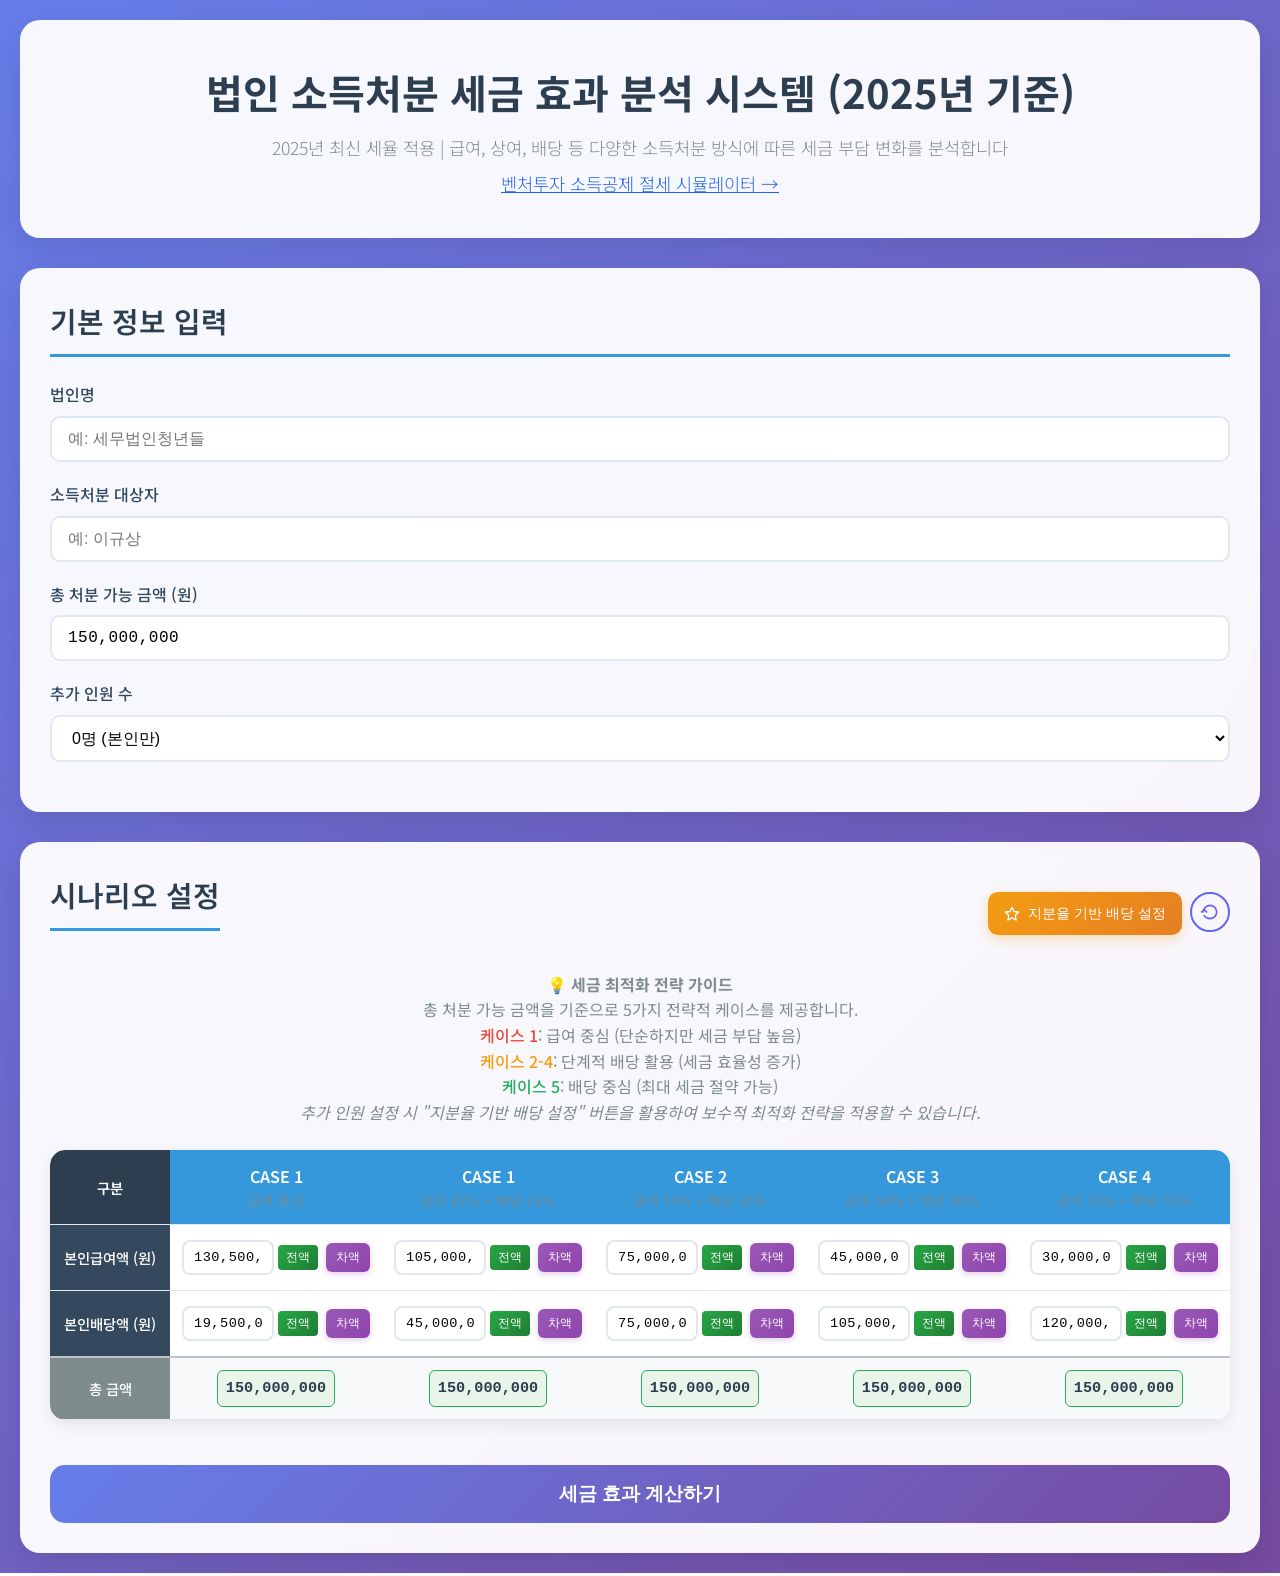
==== commit 369927f9: "feat: 벤처기업 투자 소득공제 절세 시뮬레이터 추가 - venture.html: 단일 HTML 시뮬레이터 (Tailwind + Vanilla JS) - 조세특례제한법 제16조 " ====
--- a/index.html
+++ b/index.html
@@ -12,6 +12,7 @@
         <header class="header">
             <h1>법인 소득처분 세금 효과 분석 시스템 (2025년 기준)</h1>
             <p class="subtitle">2025년 최신 세율 적용 | 급여, 상여, 배당 등 다양한 소득처분 방식에 따른 세금 부담 변화를 분석합니다</p>
+            <p class="subtitle" style="margin-top: 0.5rem;"><a href="venture.html" style="color: #2563eb; text-decoration: underline;">벤처투자 소득공제 절세 시뮬레이터 →</a></p>
         </header>
 
         <div class="content">
@@ -249,7 +250,7 @@
                                 <td id="summary-social-insurance-5">-</td>
                             </tr>
                             <tr class="highlight-row">
-                                <td><strong>총 개인부담액</strong></td>
+                                <td><strong>총 개인부담액 + 회사부담분 사회보험료</strong></td>
                                 <td id="summary-total-personal-burden-1">-</td>
                                 <td id="summary-total-personal-burden-2">-</td>
                                 <td id="summary-total-personal-burden-3">-</td>
@@ -257,7 +258,10 @@
                                 <td id="summary-total-personal-burden-5">-</td>
                             </tr>
                             <tr>
-                                <td>법인세 절감</td>
+                                <td>
+                                    법인세 절감
+                                    <div class="corp-tax-explanation">급여 및 회사부담분 사회보험료는 비용으로 인정되어 법인세를 절감시킵니다</div>
+                                </td>
                                 <td id="summary-corp-saving-1">-</td>
                                 <td id="summary-corp-saving-2">-</td>
                                 <td id="summary-corp-saving-3">-</td>
--- a/styles.css
+++ b/styles.css
@@ -411,6 +411,16 @@
     color: #2980b9;
     border-top: 2px solid #3498db;
     border-bottom: 2px solid #3498db;
+}
+
+/* 법인세 절감 설명 스타일 */
+.corp-tax-explanation {
+    font-size: 0.8rem;
+    color: #7f8c8d;
+    font-weight: 400;
+    margin-top: 2px;
+    line-height: 1.3;
+    font-style: italic;
 }
 
 /* 상세 분석 */
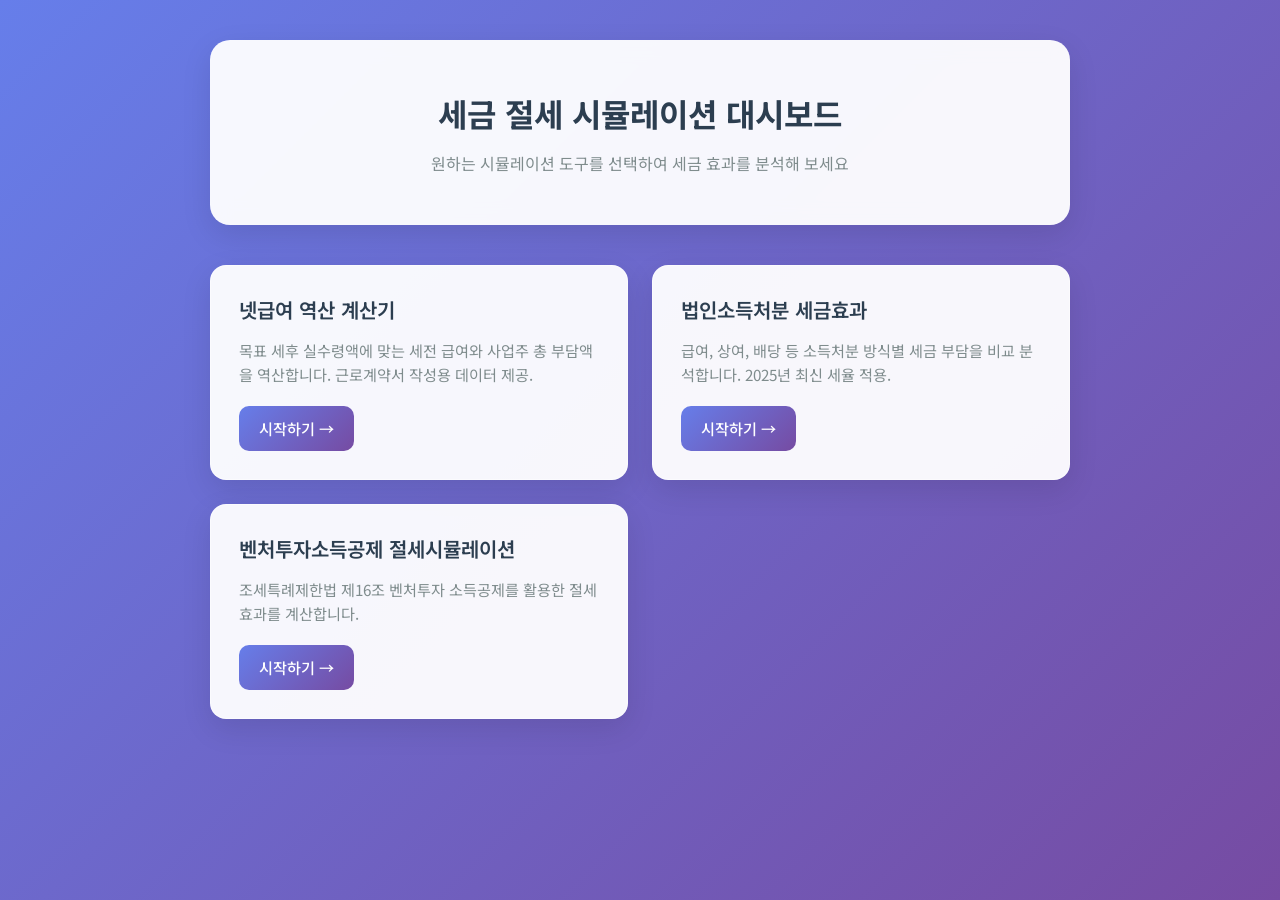
==== commit c7712059: "넷급여 역산 계산기: 산재보험 업종별 요율 선택, 4대보험 상세 내역 펼치기, 총 인건비(근로자+사업주 부담분) 반영 Made-with: Cursor" ====
--- a/index.html
+++ b/index.html
@@ -3,874 +3,106 @@
 <head>
     <meta charset="UTF-8">
     <meta name="viewport" content="width=device-width, initial-scale=1.0">
-    <title>법인 소득처분 세금 효과 분석 (2025년 기준)</title>
+    <title>세금 절세 시뮬레이션 대시보드</title>
     <link rel="stylesheet" href="styles.css">
     <link href="https://fonts.googleapis.com/css2?family=Noto+Sans+KR:wght@300;400;500;700&display=swap" rel="stylesheet">
+    <style>
+        .dashboard-container {
+            max-width: 900px;
+            margin: 0 auto;
+            padding: 40px 20px;
+        }
+        .dashboard-header {
+            text-align: center;
+            background: rgba(255, 255, 255, 0.95);
+            padding: 48px 24px;
+            border-radius: 20px;
+            box-shadow: 0 10px 30px rgba(0, 0, 0, 0.1);
+            margin-bottom: 40px;
+            backdrop-filter: blur(10px);
+        }
+        .dashboard-header h1 {
+            font-size: 2rem;
+            font-weight: 700;
+            color: #2c3e50;
+            margin-bottom: 12px;
+        }
+        .dashboard-header .subtitle {
+            font-size: 1rem;
+            color: #7f8c8d;
+            font-weight: 400;
+        }
+        .dashboard-cards {
+            display: grid;
+            grid-template-columns: repeat(auto-fit, minmax(320px, 1fr));
+            gap: 24px;
+        }
+        .dashboard-card {
+            background: rgba(255, 255, 255, 0.95);
+            border-radius: 16px;
+            padding: 28px;
+            box-shadow: 0 10px 30px rgba(0, 0, 0, 0.1);
+            transition: transform 0.2s ease, box-shadow 0.2s ease;
+            text-decoration: none;
+            color: inherit;
+            display: block;
+            border: 1px solid rgba(255, 255, 255, 0.5);
+        }
+        .dashboard-card:hover {
+            transform: translateY(-4px);
+            box-shadow: 0 14px 40px rgba(0, 0, 0, 0.15);
+        }
+        .dashboard-card h3 {
+            font-size: 1.25rem;
+            font-weight: 600;
+            color: #2c3e50;
+            margin-bottom: 12px;
+        }
+        .dashboard-card p {
+            font-size: 0.95rem;
+            color: #7f8c8d;
+            line-height: 1.6;
+            margin-bottom: 20px;
+        }
+        .dashboard-card .card-btn {
+            display: inline-block;
+            padding: 10px 20px;
+            background: linear-gradient(135deg, #667eea 0%, #764ba2 100%);
+            color: white;
+            font-weight: 500;
+            font-size: 0.95rem;
+            border-radius: 10px;
+            transition: opacity 0.2s ease;
+        }
+        .dashboard-card:hover .card-btn {
+            opacity: 0.95;
+        }
+    </style>
 </head>
 <body>
-    <div class="container">
-        <header class="header">
-            <h1>법인 소득처분 세금 효과 분석 시스템 (2025년 기준)</h1>
-            <p class="subtitle">2025년 최신 세율 적용 | 급여, 상여, 배당 등 다양한 소득처분 방식에 따른 세금 부담 변화를 분석합니다</p>
-            <p class="subtitle" style="margin-top: 0.5rem;"><a href="venture.html" style="color: #2563eb; text-decoration: underline;">벤처투자 소득공제 절세 시뮬레이터 →</a></p>
+    <div class="dashboard-container">
+        <header class="dashboard-header">
+            <h1>세금 절세 시뮬레이션 대시보드</h1>
+            <p class="subtitle">원하는 시뮬레이션 도구를 선택하여 세금 효과를 분석해 보세요</p>
         </header>
 
-        <div class="content">
-            <!-- 입력 섹션 -->
-            <div class="input-section">
-                <h2>기본 정보 입력</h2>
-                
-                <div class="input-group">
-                    <label for="company-name">법인명</label>
-                    <input type="text" id="company-name" placeholder="예: 세무법인청년들">
-                </div>
-
-                <div class="input-group">
-                    <label for="person-name">소득처분 대상자</label>
-                    <input type="text" id="person-name" placeholder="예: 이규상">
-                </div>
-
-                <div class="input-group">
-                    <label for="total-amount">총 처분 가능 금액 (원)</label>
-                    <input type="text" id="total-amount" placeholder="150,000,000" class="currency-input" style="text-align: left;">
-                </div>
-
-                <div class="input-group">
-                    <label for="additional-persons">추가 인원 수</label>
-                    <select id="additional-persons" onchange="handleAdditionalPersonsChange()">
-                        <option value="0">0명 (본인만)</option>
-                        <option value="1">1명</option>
-                        <option value="2">2명</option>
-                        <option value="3">3명</option>
-                    </select>
-                </div>
-
-                <!-- 지분율 설정 영역 -->
-                <div id="equity-section" style="display: none;">
-                    <h3>지분율 설정</h3>
-                    <p class="equity-description">각 인원별 지분율을 입력하세요. 본인의 급여액에 비례하여 추가 인원들의 배당이 자동 계산됩니다.</p>
-                    
-                    <div class="equity-grid" id="equity-grid">
-                        <div class="equity-item">
-                            <label for="equity-main">본인 지분율 (%)</label>
-                            <input type="number" id="equity-main" min="0" max="100" value="100" onchange="handleEquityChange('equity-main')">
-                        </div>
-                    </div>
-                    
-                    <div class="equity-total">
-                        <span>총 지분율: <span id="total-equity">100</span>%</span>
-                    </div>
-                </div>
-
-            </div>
-
-            <!-- 시나리오 설정 섹션 -->
-            <div class="scenario-section">
-                <div class="section-header">
-                    <h2>시나리오 설정</h2>
-                    <div class="section-buttons">
-                        <button class="equity-dividend-button" onclick="setAllDividendsByEquity()" title="지분율 기반 배당 설정">
-                            <svg width="16" height="16" viewBox="0 0 24 24" fill="none" xmlns="http://www.w3.org/2000/svg">
-                                <path d="M12 2L15.09 8.26L22 9L17 14L18.18 21L12 17.77L5.82 21L7 14L2 9L8.91 8.26L12 2Z" stroke="currentColor" stroke-width="2" stroke-linecap="round" stroke-linejoin="round"/>
-                            </svg>
-                            지분율 기반 배당 설정
-                        </button>
-                        <button class="reset-button" onclick="resetToInitialValues()" title="초기값으로 리셋">
-                            <svg class="reset-icon" viewBox="0 0 24 24" fill="none" xmlns="http://www.w3.org/2000/svg">
-                                <path d="M4 12C4 7.58172 7.58172 4 12 4C16.4183 4 20 7.58172 20 12C20 16.4183 16.4183 20 12 20C9.05801 20 6.51244 18.5447 5.12419 16.3297" stroke="currentColor" stroke-width="2" stroke-linecap="round" stroke-linejoin="round"/>
-                                <path d="M2 12L5 9L8 12" stroke="currentColor" stroke-width="2" stroke-linecap="round" stroke-linejoin="round"/>
-                            </svg>
-                        </button>
-                    </div>
-                </div>
-                <p class="scenario-description">
-                    <strong>💡 세금 최적화 전략 가이드</strong><br>
-                    총 처분 가능 금액을 기준으로 5가지 전략적 케이스를 제공합니다.<br>
-                    <span style="color: #e74c3c; font-weight: 500;">케이스 1</span>: 급여 중심 (단순하지만 세금 부담 높음)<br>
-                    <span style="color: #f39c12; font-weight: 500;">케이스 2-4</span>: 단계적 배당 활용 (세금 효율성 증가)<br>
-                    <span style="color: #27ae60; font-weight: 500;">케이스 5</span>: 배당 중심 (최대 세금 절약 가능)<br>
-                    <em>추가 인원 설정 시 "지분율 기반 배당 설정" 버튼을 활용하여 보수적 최적화 전략을 적용할 수 있습니다.</em>
-                </p>
-                
-                <div class="scenario-table-container">
-                    <table class="scenario-table">
-                        <thead>
-                            <tr>
-                                <th class="row-header">구분</th>
-                                <th class="case-header">CASE 1<br><span class="case-subtitle">급여 중심</span></th>
-                                <th class="case-header">CASE 2<br><span class="case-subtitle">혼합 1</span></th>
-                                <th class="case-header">CASE 3<br><span class="case-subtitle">혼합 2</span></th>
-                                <th class="case-header">CASE 4<br><span class="case-subtitle">혼합 3</span></th>
-                                <th class="case-header">CASE 5<br><span class="case-subtitle">배당 중심</span></th>
-                            </tr>
-                        </thead>
-                        <tbody id="scenario-tbody">
-                            <tr>
-                                <td class="row-label">본인급여액 (원)</td>
-                                <td>
-                                    <div class="input-with-button">
-                                        <input type="text" id="case1-salary" placeholder="130,000,000" class="currency-input table-input main-person-input">
-                                        <button class="max-button" onclick="fillRemainingAmount(1, 'salary')" title="남은 전액 입력">전액</button>
-                                        <button class="diff-button" onclick="fillDifferenceAmount(1, 'salary')" title="차액 입력">차액</button>
-                                    </div>
-                                </td>
-                                <td>
-                                    <div class="input-with-button">
-                                        <input type="text" id="case2-salary" placeholder="110,000,000" class="currency-input table-input main-person-input">
-                                        <button class="max-button" onclick="fillRemainingAmount(2, 'salary')" title="남은 전액 입력">전액</button>
-                                        <button class="diff-button" onclick="fillDifferenceAmount(2, 'salary')" title="차액 입력">차액</button>
-                                    </div>
-                                </td>
-                                <td>
-                                    <div class="input-with-button">
-                                        <input type="text" id="case3-salary" placeholder="90,000,000" class="currency-input table-input main-person-input">
-                                        <button class="max-button" onclick="fillRemainingAmount(3, 'salary')" title="남은 전액 입력">전액</button>
-                                        <button class="diff-button" onclick="fillDifferenceAmount(3, 'salary')" title="차액 입력">차액</button>
-                                    </div>
-                                </td>
-                                <td>
-                                    <div class="input-with-button">
-                                        <input type="text" id="case4-salary" placeholder="70,000,000" class="currency-input table-input main-person-input">
-                                        <button class="max-button" onclick="fillRemainingAmount(4, 'salary')" title="남은 전액 입력">전액</button>
-                                        <button class="diff-button" onclick="fillDifferenceAmount(4, 'salary')" title="차액 입력">차액</button>
-                                    </div>
-                                </td>
-                                <td>
-                                    <div class="input-with-button">
-                                        <input type="text" id="case5-salary" placeholder="60,000,000" class="currency-input table-input main-person-input">
-                                        <button class="max-button" onclick="fillRemainingAmount(5, 'salary')" title="남은 전액 입력">전액</button>
-                                        <button class="diff-button" onclick="fillDifferenceAmount(5, 'salary')" title="차액 입력">차액</button>
-                                    </div>
-                                </td>
-                            </tr>
-                            <tr>
-                                <td class="row-label">본인배당액 (원)</td>
-                                <td>
-                                    <div class="input-with-button">
-                                        <input type="text" id="case1-dividend" placeholder="0" class="currency-input table-input main-person-input">
-                                        <button class="max-button" onclick="fillRemainingAmount(1, 'dividend')" title="남은 전액 입력">전액</button>
-                                        <button class="diff-button" onclick="fillDifferenceAmount(1, 'dividend')" title="차액 입력">차액</button>
-                                    </div>
-                                </td>
-                                <td>
-                                    <div class="input-with-button">
-                                        <input type="text" id="case2-dividend" placeholder="20,000,000" class="currency-input table-input main-person-input">
-                                        <button class="max-button" onclick="fillRemainingAmount(2, 'dividend')" title="남은 전액 입력">전액</button>
-                                        <button class="diff-button" onclick="fillDifferenceAmount(2, 'dividend')" title="차액 입력">차액</button>
-                                    </div>
-                                </td>
-                                <td>
-                                    <div class="input-with-button">
-                                        <input type="text" id="case3-dividend" placeholder="40,000,000" class="currency-input table-input main-person-input">
-                                        <button class="max-button" onclick="fillRemainingAmount(3, 'dividend')" title="남은 전액 입력">전액</button>
-                                        <button class="diff-button" onclick="fillDifferenceAmount(3, 'dividend')" title="차액 입력">차액</button>
-                                    </div>
-                                </td>
-                                <td>
-                                    <div class="input-with-button">
-                                        <input type="text" id="case4-dividend" placeholder="60,000,000" class="currency-input table-input main-person-input">
-                                        <button class="max-button" onclick="fillRemainingAmount(4, 'dividend')" title="남은 전액 입력">전액</button>
-                                        <button class="diff-button" onclick="fillDifferenceAmount(4, 'dividend')" title="차액 입력">차액</button>
-                                    </div>
-                                </td>
-                                <td>
-                                    <div class="input-with-button">
-                                        <input type="text" id="case5-dividend" placeholder="70,000,000" class="currency-input table-input main-person-input">
-                                        <button class="max-button" onclick="fillRemainingAmount(5, 'dividend')" title="남은 전액 입력">전액</button>
-                                        <button class="diff-button" onclick="fillDifferenceAmount(5, 'dividend')" title="차액 입력">차액</button>
-                                    </div>
-                                </td>
-                            </tr>
-                            <!-- 추가 인원 행들이 여기에 동적으로 삽입됩니다 -->
-                            <!-- 추가 인원들이 여기에 동적으로 삽입됩니다 -->
-                            <tr class="total-row">
-                                <td class="row-label">총 금액</td>
-                                <td><span id="case1-total" class="total-amount">130,000,000</span></td>
-                                <td><span id="case2-total" class="total-amount">130,000,000</span></td>
-                                <td><span id="case3-total" class="total-amount">130,000,000</span></td>
-                                <td><span id="case4-total" class="total-amount">130,000,000</span></td>
-                                <td><span id="case5-total" class="total-amount">130,000,000</span></td>
-                            </tr>
-                        </tbody>
-                    </table>
-                </div>
-
-                <button class="calculate-button" onclick="calculateTaxEffect()">세금 효과 계산하기</button>
-            </div>
-
-            <!-- 결과 섹션 -->
-            <div class="results-section" id="results-section" style="display: none;">
-                <h2>세금 효과 분석 결과</h2>
-                
-                <!-- 요약 테이블 -->
-                <div class="summary-table">
-                    <h3>케이스별 비교 요약</h3>
-                    <table id="summary-table">
-                        <thead>
-                            <tr>
-                                <th>구분</th>
-                                <th>CASE 1</th>
-                                <th>CASE 2</th>
-                                <th>CASE 3</th>
-                                <th>CASE 4</th>
-                                <th>CASE 5</th>
-                            </tr>
-                        </thead>
-                        <tbody>
-                            <tr>
-                                <td>급여액</td>
-                                <td id="summary-salary-1">-</td>
-                                <td id="summary-salary-2">-</td>
-                                <td id="summary-salary-3">-</td>
-                                <td id="summary-salary-4">-</td>
-                                <td id="summary-salary-5">-</td>
-                            </tr>
-                            <tr>
-                                <td>배당액</td>
-                                <td id="summary-dividend-1">-</td>
-                                <td id="summary-dividend-2">-</td>
-                                <td id="summary-dividend-3">-</td>
-                                <td id="summary-dividend-4">-</td>
-                                <td id="summary-dividend-5">-</td>
-                            </tr>
-                            <tr>
-                                <td>개인 소득세</td>
-                                <td id="summary-personal-tax-1">-</td>
-                                <td id="summary-personal-tax-2">-</td>
-                                <td id="summary-personal-tax-3">-</td>
-                                <td id="summary-personal-tax-4">-</td>
-                                <td id="summary-personal-tax-5">-</td>
-                            </tr>
-                            <tr>
-                                <td>4대보험료</td>
-                                <td id="summary-social-insurance-1">-</td>
-                                <td id="summary-social-insurance-2">-</td>
-                                <td id="summary-social-insurance-3">-</td>
-                                <td id="summary-social-insurance-4">-</td>
-                                <td id="summary-social-insurance-5">-</td>
-                            </tr>
-                            <tr class="highlight-row">
-                                <td><strong>총 개인부담액 + 회사부담분 사회보험료</strong></td>
-                                <td id="summary-total-personal-burden-1">-</td>
-                                <td id="summary-total-personal-burden-2">-</td>
-                                <td id="summary-total-personal-burden-3">-</td>
-                                <td id="summary-total-personal-burden-4">-</td>
-                                <td id="summary-total-personal-burden-5">-</td>
-                            </tr>
-                            <tr>
-                                <td>
-                                    법인세 절감
-                                    <div class="corp-tax-explanation">급여 및 회사부담분 사회보험료는 비용으로 인정되어 법인세를 절감시킵니다</div>
-                                </td>
-                                <td id="summary-corp-saving-1">-</td>
-                                <td id="summary-corp-saving-2">-</td>
-                                <td id="summary-corp-saving-3">-</td>
-                                <td id="summary-corp-saving-4">-</td>
-                                <td id="summary-corp-saving-5">-</td>
-                            </tr>
-                            <tr class="total-row">
-                                <td>실질 부담 총세금</td>
-                                <td id="summary-net-effect-1">-</td>
-                                <td id="summary-net-effect-2">-</td>
-                                <td id="summary-net-effect-3">-</td>
-                                <td id="summary-net-effect-4">-</td>
-                                <td id="summary-net-effect-5">-</td>
-                            </tr>
-                        </tbody>
-                    </table>
-                </div>
-
-                <!-- 상세 분석 -->
-                <div class="detailed-analysis">
-                    <h3>상세 세금 계산</h3>
-                    <div class="detail-tabs">
-                        <button class="tab-button active" onclick="showDetail('detail1')">CASE 1</button>
-                        <button class="tab-button" onclick="showDetail('detail2')">CASE 2</button>
-                        <button class="tab-button" onclick="showDetail('detail3')">CASE 3</button>
-                        <button class="tab-button" onclick="showDetail('detail4')">CASE 4</button>
-                        <button class="tab-button" onclick="showDetail('detail5')">CASE 5</button>
-                    </div>
-
-                    <div id="detail1" class="detail-content active">
-                        <div class="detail-cards">
-                            <div class="detail-card">
-                                <h4>근로소득 계산</h4>
-                                <div class="calculation-item">
-                                    <span>총급여액:</span>
-                                    <span id="detail1-total-salary">-</span>
-                                </div>
-                                <div class="calculation-item calculation-item-with-explanation">
-                                    <div class="main-calculation">
-                                        <span>근로소득공제:</span>
-                                        <span id="detail1-salary-deduction">-</span>
-                                    </div>
-                                    <div class="calculation-explanation" id="detail1-salary-deduction-explanation">-</div>
-                                </div>
-                                <div class="calculation-item">
-                                    <span>근로소득금액:</span>
-                                    <span id="detail1-salary-income">-</span>
-                                </div>
-                            </div>
-
-                            <div class="detail-card">
-                                <h4>4대보험료 계산</h4>
-                                <div class="calculation-item calculation-item-with-explanation tooltip-container">
-                                    <div class="main-calculation">
-                                        <span>근로자 부담분:</span>
-                                        <span id="detail1-social-insurance" class="tooltip-trigger">-</span>
-                                    </div>
-                                    <div class="calculation-explanation" id="detail1-social-insurance-explanation">-</div>
-                                </div>
-                                <div class="calculation-item calculation-item-with-explanation">
-                                    <div class="main-calculation">
-                                        <span>회사 부담분:</span>
-                                        <span id="detail1-company-insurance">-</span>
-                                    </div>
-                                    <div class="calculation-explanation" id="detail1-company-insurance-explanation">-</div>
-                                </div>
-                            </div>
-
-                            <div class="detail-card">
-                                <h4>배당소득 계산</h4>
-                                <div class="calculation-item">
-                                    <span>배당소득:</span>
-                                    <span id="detail1-dividend-income">-</span>
-                                </div>
-                                <div class="calculation-item calculation-item-with-explanation">
-                                    <div class="main-calculation">
-                                        <span>Gross Up:</span>
-                                        <span id="detail1-gross-up">-</span>
-                                    </div>
-                                    <div class="calculation-explanation" id="detail1-gross-up-explanation">-</div>
-                                </div>
-                                <div class="calculation-item calculation-item-with-explanation">
-                                    <div class="main-calculation">
-                                        <span>배당세액공제:</span>
-                                        <span id="detail1-dividend-credit">-</span>
-                                    </div>
-                                    <div class="calculation-explanation" id="detail1-dividend-credit-explanation">-</div>
-                                </div>
-                            </div>
-
-                            <div class="detail-card">
-                                <h4>종합소득세 계산</h4>
-                                <div class="calculation-item">
-                                    <span>종합소득금액:</span>
-                                    <span id="detail1-total-income">-</span>
-                                </div>
-                                <div class="calculation-item calculation-item-with-explanation">
-                                    <div class="main-calculation">
-                                        <span>소득공제:</span>
-                                        <span id="detail1-income-deduction">-</span>
-                                    </div>
-                                    <div class="calculation-explanation" id="detail1-income-deduction-explanation">-</div>
-                                </div>
-                                <div class="calculation-item">
-                                    <span>과세표준:</span>
-                                    <span id="detail1-taxable-income">-</span>
-                                </div>
-                                <div class="calculation-item">
-                                    <span>산출세액:</span>
-                                    <span id="detail1-calculated-tax">-</span>
-                                </div>
-                                <div class="calculation-item tax-credit-item">
-                                    <span>(-) 배당세액공제:</span>
-                                    <span id="detail1-dividend-tax-credit">-</span>
-                                </div>
-                                <div class="calculation-item tax-credit-item">
-                                    <span>(-) 근로소득세액공제:</span>
-                                    <span id="detail1-earned-income-tax-credit">-</span>
-                                </div>
-                                <div class="calculation-item tax-credit-item">
-                                    <span>(-) 표준/특별세액공제:</span>
-                                    <span id="detail1-standard-tax-credit">-</span>
-                                </div>
-                                <div class="calculation-item tax-credit-item">
-                                    <span>(-) 연금계좌세액공제:</span>
-                                    <span id="detail1-pension-tax-credit">-</span>
-                                </div>
-                                <div class="calculation-item total-credit-item">
-                                    <span>= 총 세액공제:</span>
-                                    <span id="detail1-total-tax-credit">-</span>
-                                </div>
-                                <div class="calculation-item final-tax-item">
-                                    <span>결정세액:</span>
-                                    <span id="detail1-final-tax">-</span>
-                                </div>
-                            </div>
-                        </div>
-                    </div>
-
-                    <!-- 나머지 케이스들도 동일한 구조로 복사 -->
-                    <div id="detail2" class="detail-content">
-                        <div class="detail-cards">
-                            <div class="detail-card">
-                                <h4>근로소득 계산</h4>
-                                <div class="calculation-item">
-                                    <span>총급여액:</span>
-                                    <span id="detail2-total-salary">-</span>
-                                </div>
-                                <div class="calculation-item calculation-item-with-explanation">
-                                    <div class="main-calculation">
-                                        <span>근로소득공제:</span>
-                                        <span id="detail2-salary-deduction">-</span>
-                                    </div>
-                                    <div class="calculation-explanation" id="detail2-salary-deduction-explanation">-</div>
-                                </div>
-                                <div class="calculation-item">
-                                    <span>근로소득금액:</span>
-                                    <span id="detail2-salary-income">-</span>
-                                </div>
-                            </div>
-
-                            <div class="detail-card">
-                                <h4>4대보험료 계산</h4>
-                                <div class="calculation-item calculation-item-with-explanation tooltip-container">
-                                    <div class="main-calculation">
-                                        <span>근로자 부담분:</span>
-                                        <span id="detail2-social-insurance" class="tooltip-trigger">-</span>
-                                    </div>
-                                    <div class="calculation-explanation" id="detail2-social-insurance-explanation">-</div>
-                                </div>
-                                <div class="calculation-item calculation-item-with-explanation">
-                                    <div class="main-calculation">
-                                        <span>회사 부담분:</span>
-                                        <span id="detail2-company-insurance">-</span>
-                                    </div>
-                                    <div class="calculation-explanation" id="detail2-company-insurance-explanation">-</div>
-                                </div>
-                            </div>
-
-                            <div class="detail-card">
-                                <h4>배당소득 계산</h4>
-                                <div class="calculation-item">
-                                    <span>배당소득:</span>
-                                    <span id="detail2-dividend-income">-</span>
-                                </div>
-                                <div class="calculation-item calculation-item-with-explanation">
-                                    <div class="main-calculation">
-                                        <span>Gross Up:</span>
-                                        <span id="detail2-gross-up">-</span>
-                                    </div>
-                                    <div class="calculation-explanation" id="detail2-gross-up-explanation">-</div>
-                                </div>
-                                <div class="calculation-item calculation-item-with-explanation">
-                                    <div class="main-calculation">
-                                        <span>배당세액공제:</span>
-                                        <span id="detail2-dividend-credit">-</span>
-                                    </div>
-                                    <div class="calculation-explanation" id="detail2-dividend-credit-explanation">-</div>
-                                </div>
-                            </div>
-
-                            <div class="detail-card">
-                                <h4>종합소득세 계산</h4>
-                                <div class="calculation-item">
-                                    <span>종합소득금액:</span>
-                                    <span id="detail2-total-income">-</span>
-                                </div>
-                                <div class="calculation-item calculation-item-with-explanation">
-                                    <div class="main-calculation">
-                                        <span>소득공제:</span>
-                                        <span id="detail2-income-deduction">-</span>
-                                    </div>
-                                    <div class="calculation-explanation" id="detail2-income-deduction-explanation">-</div>
-                                </div>
-                                <div class="calculation-item">
-                                    <span>과세표준:</span>
-                                    <span id="detail2-taxable-income">-</span>
-                                </div>
-                                <div class="calculation-item">
-                                    <span>산출세액:</span>
-                                    <span id="detail2-calculated-tax">-</span>
-                                </div>
-                                <div class="calculation-item tax-credit-item">
-                                    <span>(-) 배당세액공제:</span>
-                                    <span id="detail2-dividend-tax-credit">-</span>
-                                </div>
-                                <div class="calculation-item tax-credit-item">
-                                    <span>(-) 근로소득세액공제:</span>
-                                    <span id="detail2-earned-income-tax-credit">-</span>
-                                </div>
-                                <div class="calculation-item tax-credit-item">
-                                    <span>(-) 표준/특별세액공제:</span>
-                                    <span id="detail2-standard-tax-credit">-</span>
-                                </div>
-                                <div class="calculation-item tax-credit-item">
-                                    <span>(-) 연금계좌세액공제:</span>
-                                    <span id="detail2-pension-tax-credit">-</span>
-                                </div>
-                                <div class="calculation-item total-credit-item">
-                                    <span>= 총 세액공제:</span>
-                                    <span id="detail2-total-tax-credit">-</span>
-                                </div>
-                                <div class="calculation-item final-tax-item">
-                                    <span>결정세액:</span>
-                                    <span id="detail2-final-tax">-</span>
-                                </div>
-                            </div>
-                        </div>
-                    </div>
-
-                    <div id="detail3" class="detail-content">
-                        <div class="detail-cards">
-                            <div class="detail-card">
-                                <h4>근로소득 계산</h4>
-                                <div class="calculation-item">
-                                    <span>총급여액:</span>
-                                    <span id="detail3-total-salary">-</span>
-                                </div>
-                                <div class="calculation-item calculation-item-with-explanation">
-                                    <div class="main-calculation">
-                                        <span>근로소득공제:</span>
-                                        <span id="detail3-salary-deduction">-</span>
-                                    </div>
-                                    <div class="calculation-explanation" id="detail3-salary-deduction-explanation">-</div>
-                                </div>
-                                <div class="calculation-item">
-                                    <span>근로소득금액:</span>
-                                    <span id="detail3-salary-income">-</span>
-                                </div>
-                            </div>
-
-                            <div class="detail-card">
-                                <h4>4대보험료 계산</h4>
-                                <div class="calculation-item calculation-item-with-explanation tooltip-container">
-                                    <div class="main-calculation">
-                                        <span>근로자 부담분:</span>
-                                        <span id="detail3-social-insurance" class="tooltip-trigger">-</span>
-                                    </div>
-                                    <div class="calculation-explanation" id="detail3-social-insurance-explanation">-</div>
-                                </div>
-                                <div class="calculation-item calculation-item-with-explanation">
-                                    <div class="main-calculation">
-                                        <span>회사 부담분:</span>
-                                        <span id="detail3-company-insurance">-</span>
-                                    </div>
-                                    <div class="calculation-explanation" id="detail3-company-insurance-explanation">-</div>
-                                </div>
-                            </div>
-
-                            <div class="detail-card">
-                                <h4>배당소득 계산</h4>
-                                <div class="calculation-item">
-                                    <span>배당소득:</span>
-                                    <span id="detail3-dividend-income">-</span>
-                                </div>
-                                <div class="calculation-item calculation-item-with-explanation">
-                                    <div class="main-calculation">
-                                        <span>Gross Up:</span>
-                                        <span id="detail3-gross-up">-</span>
-                                    </div>
-                                    <div class="calculation-explanation" id="detail3-gross-up-explanation">-</div>
-                                </div>
-                                <div class="calculation-item calculation-item-with-explanation">
-                                    <div class="main-calculation">
-                                        <span>배당세액공제:</span>
-                                        <span id="detail3-dividend-credit">-</span>
-                                    </div>
-                                    <div class="calculation-explanation" id="detail3-dividend-credit-explanation">-</div>
-                                </div>
-                            </div>
-
-                            <div class="detail-card">
-                                <h4>종합소득세 계산</h4>
-                                <div class="calculation-item">
-                                    <span>종합소득금액:</span>
-                                    <span id="detail3-total-income">-</span>
-                                </div>
-                                <div class="calculation-item calculation-item-with-explanation">
-                                    <div class="main-calculation">
-                                        <span>소득공제:</span>
-                                        <span id="detail3-income-deduction">-</span>
-                                    </div>
-                                    <div class="calculation-explanation" id="detail3-income-deduction-explanation">-</div>
-                                </div>
-                                <div class="calculation-item">
-                                    <span>과세표준:</span>
-                                    <span id="detail3-taxable-income">-</span>
-                                </div>
-                                <div class="calculation-item">
-                                    <span>산출세액:</span>
-                                    <span id="detail3-calculated-tax">-</span>
-                                </div>
-                                <div class="calculation-item tax-credit-item">
-                                    <span>(-) 배당세액공제:</span>
-                                    <span id="detail3-dividend-tax-credit">-</span>
-                                </div>
-                                <div class="calculation-item tax-credit-item">
-                                    <span>(-) 근로소득세액공제:</span>
-                                    <span id="detail3-earned-income-tax-credit">-</span>
-                                </div>
-                                <div class="calculation-item tax-credit-item">
-                                    <span>(-) 표준/특별세액공제:</span>
-                                    <span id="detail3-standard-tax-credit">-</span>
-                                </div>
-                                <div class="calculation-item tax-credit-item">
-                                    <span>(-) 연금계좌세액공제:</span>
-                                    <span id="detail3-pension-tax-credit">-</span>
-                                </div>
-                                <div class="calculation-item total-credit-item">
-                                    <span>= 총 세액공제:</span>
-                                    <span id="detail3-total-tax-credit">-</span>
-                                </div>
-                                <div class="calculation-item final-tax-item">
-                                    <span>결정세액:</span>
-                                    <span id="detail3-final-tax">-</span>
-                                </div>
-                            </div>
-                        </div>
-                    </div>
-
-                    <div id="detail4" class="detail-content">
-                        <div class="detail-cards">
-                            <div class="detail-card">
-                                <h4>근로소득 계산</h4>
-                                <div class="calculation-item">
-                                    <span>총급여액:</span>
-                                    <span id="detail4-total-salary">-</span>
-                                </div>
-                                <div class="calculation-item calculation-item-with-explanation">
-                                    <div class="main-calculation">
-                                        <span>근로소득공제:</span>
-                                        <span id="detail4-salary-deduction">-</span>
-                                    </div>
-                                    <div class="calculation-explanation" id="detail4-salary-deduction-explanation">-</div>
-                                </div>
-                                <div class="calculation-item">
-                                    <span>근로소득금액:</span>
-                                    <span id="detail4-salary-income">-</span>
-                                </div>
-                            </div>
-
-                            <div class="detail-card">
-                                <h4>4대보험료 계산</h4>
-                                <div class="calculation-item calculation-item-with-explanation tooltip-container">
-                                    <div class="main-calculation">
-                                        <span>근로자 부담분:</span>
-                                        <span id="detail4-social-insurance" class="tooltip-trigger">-</span>
-                                    </div>
-                                    <div class="calculation-explanation" id="detail4-social-insurance-explanation">-</div>
-                                </div>
-                                <div class="calculation-item calculation-item-with-explanation">
-                                    <div class="main-calculation">
-                                        <span>회사 부담분:</span>
-                                        <span id="detail4-company-insurance">-</span>
-                                    </div>
-                                    <div class="calculation-explanation" id="detail4-company-insurance-explanation">-</div>
-                                </div>
-                            </div>
-
-                            <div class="detail-card">
-                                <h4>배당소득 계산</h4>
-                                <div class="calculation-item">
-                                    <span>배당소득:</span>
-                                    <span id="detail4-dividend-income">-</span>
-                                </div>
-                                <div class="calculation-item calculation-item-with-explanation">
-                                    <div class="main-calculation">
-                                        <span>Gross Up:</span>
-                                        <span id="detail4-gross-up">-</span>
-                                    </div>
-                                    <div class="calculation-explanation" id="detail4-gross-up-explanation">-</div>
-                                </div>
-                                <div class="calculation-item calculation-item-with-explanation">
-                                    <div class="main-calculation">
-                                        <span>배당세액공제:</span>
-                                        <span id="detail4-dividend-credit">-</span>
-                                    </div>
-                                    <div class="calculation-explanation" id="detail4-dividend-credit-explanation">-</div>
-                                </div>
-                            </div>
-
-                            <div class="detail-card">
-                                <h4>종합소득세 계산</h4>
-                                <div class="calculation-item">
-                                    <span>종합소득금액:</span>
-                                    <span id="detail4-total-income">-</span>
-                                </div>
-                                <div class="calculation-item calculation-item-with-explanation">
-                                    <div class="main-calculation">
-                                        <span>소득공제:</span>
-                                        <span id="detail4-income-deduction">-</span>
-                                    </div>
-                                    <div class="calculation-explanation" id="detail4-income-deduction-explanation">-</div>
-                                </div>
-                                <div class="calculation-item">
-                                    <span>과세표준:</span>
-                                    <span id="detail4-taxable-income">-</span>
-                                </div>
-                                <div class="calculation-item">
-                                    <span>산출세액:</span>
-                                    <span id="detail4-calculated-tax">-</span>
-                                </div>
-                                <div class="calculation-item tax-credit-item">
-                                    <span>(-) 배당세액공제:</span>
-                                    <span id="detail4-dividend-tax-credit">-</span>
-                                </div>
-                                <div class="calculation-item tax-credit-item">
-                                    <span>(-) 근로소득세액공제:</span>
-                                    <span id="detail4-earned-income-tax-credit">-</span>
-                                </div>
-                                <div class="calculation-item tax-credit-item">
-                                    <span>(-) 표준/특별세액공제:</span>
-                                    <span id="detail4-standard-tax-credit">-</span>
-                                </div>
-                                <div class="calculation-item tax-credit-item">
-                                    <span>(-) 연금계좌세액공제:</span>
-                                    <span id="detail4-pension-tax-credit">-</span>
-                                </div>
-                                <div class="calculation-item total-credit-item">
-                                    <span>= 총 세액공제:</span>
-                                    <span id="detail4-total-tax-credit">-</span>
-                                </div>
-                                <div class="calculation-item final-tax-item">
-                                    <span>결정세액:</span>
-                                    <span id="detail4-final-tax">-</span>
-                                </div>
-                            </div>
-                        </div>
-                    </div>
-
-                    <div id="detail5" class="detail-content">
-                        <div class="detail-cards">
-                            <div class="detail-card">
-                                <h4>근로소득 계산</h4>
-                                <div class="calculation-item">
-                                    <span>총급여액:</span>
-                                    <span id="detail5-total-salary">-</span>
-                                </div>
-                                <div class="calculation-item calculation-item-with-explanation">
-                                    <div class="main-calculation">
-                                        <span>근로소득공제:</span>
-                                        <span id="detail5-salary-deduction">-</span>
-                                    </div>
-                                    <div class="calculation-explanation" id="detail5-salary-deduction-explanation">-</div>
-                                </div>
-                                <div class="calculation-item">
-                                    <span>근로소득금액:</span>
-                                    <span id="detail5-salary-income">-</span>
-                                </div>
-                            </div>
-
-                            <div class="detail-card">
-                                <h4>4대보험료 계산</h4>
-                                <div class="calculation-item calculation-item-with-explanation tooltip-container">
-                                    <div class="main-calculation">
-                                        <span>근로자 부담분:</span>
-                                        <span id="detail5-social-insurance" class="tooltip-trigger">-</span>
-                                    </div>
-                                    <div class="calculation-explanation" id="detail5-social-insurance-explanation">-</div>
-                                </div>
-                                <div class="calculation-item calculation-item-with-explanation">
-                                    <div class="main-calculation">
-                                        <span>회사 부담분:</span>
-                                        <span id="detail5-company-insurance">-</span>
-                                    </div>
-                                    <div class="calculation-explanation" id="detail5-company-insurance-explanation">-</div>
-                                </div>
-                            </div>
-
-                            <div class="detail-card">
-                                <h4>배당소득 계산</h4>
-                                <div class="calculation-item">
-                                    <span>배당소득:</span>
-                                    <span id="detail5-dividend-income">-</span>
-                                </div>
-                                <div class="calculation-item calculation-item-with-explanation">
-                                    <div class="main-calculation">
-                                        <span>Gross Up:</span>
-                                        <span id="detail5-gross-up">-</span>
-                                    </div>
-                                    <div class="calculation-explanation" id="detail5-gross-up-explanation">-</div>
-                                </div>
-                                <div class="calculation-item calculation-item-with-explanation">
-                                    <div class="main-calculation">
-                                        <span>배당세액공제:</span>
-                                        <span id="detail5-dividend-credit">-</span>
-                                    </div>
-                                    <div class="calculation-explanation" id="detail5-dividend-credit-explanation">-</div>
-                                </div>
-                            </div>
-
-                            <div class="detail-card">
-                                <h4>종합소득세 계산</h4>
-                                <div class="calculation-item">
-                                    <span>종합소득금액:</span>
-                                    <span id="detail5-total-income">-</span>
-                                </div>
-                                <div class="calculation-item calculation-item-with-explanation">
-                                    <div class="main-calculation">
-                                        <span>소득공제:</span>
-                                        <span id="detail5-income-deduction">-</span>
-                                    </div>
-                                    <div class="calculation-explanation" id="detail5-income-deduction-explanation">-</div>
-                                </div>
-                                <div class="calculation-item">
-                                    <span>과세표준:</span>
-                                    <span id="detail5-taxable-income">-</span>
-                                </div>
-                                <div class="calculation-item">
-                                    <span>산출세액:</span>
-                                    <span id="detail5-calculated-tax">-</span>
-                                </div>
-                                <div class="calculation-item tax-credit-item">
-                                    <span>(-) 배당세액공제:</span>
-                                    <span id="detail5-dividend-tax-credit">-</span>
-                                </div>
-                                <div class="calculation-item tax-credit-item">
-                                    <span>(-) 근로소득세액공제:</span>
-                                    <span id="detail5-earned-income-tax-credit">-</span>
-                                </div>
-                                <div class="calculation-item tax-credit-item">
-                                    <span>(-) 표준/특별세액공제:</span>
-                                    <span id="detail5-standard-tax-credit">-</span>
-                                </div>
-                                <div class="calculation-item tax-credit-item">
-                                    <span>(-) 연금계좌세액공제:</span>
-                                    <span id="detail5-pension-tax-credit">-</span>
-                                </div>
-                                <div class="calculation-item total-credit-item">
-                                    <span>= 총 세액공제:</span>
-                                    <span id="detail5-total-tax-credit">-</span>
-                                </div>
-                                <div class="calculation-item final-tax-item">
-                                    <span>결정세액:</span>
-                                    <span id="detail5-final-tax">-</span>
-                                </div>
-                            </div>
-                        </div>
-                    </div>
-                </div>
-
-                <!-- 최적 추천 -->
-                <div class="recommendation">
-                    <h3>최적 소득처분 방식 추천</h3>
-                    <div class="recommendation-card" id="recommendation-card">
-                        <div class="recommendation-content">
-                            <h4 id="best-case">-</h4>
-                            <p id="recommendation-reason">계산 후 가장 유리한 케이스를 추천해드립니다.</p>
-                            <div class="recommendation-details">
-                                <div class="recommendation-item">
-                                    <span>급여액:</span>
-                                    <span id="rec-salary">-</span>
-                                </div>
-                                <div class="recommendation-item">
-                                    <span>배당액:</span>
-                                    <span id="rec-dividend">-</span>
-                                </div>
-                                <div class="recommendation-item">
-                                    <span>실질 부담 총세금:</span>
-                                    <span id="rec-savings">-</span>
-                                </div>
-                            </div>
-                        </div>
-                    </div>
-                </div>
-            </div>
+        <div class="dashboard-cards">
+            <a href="net-salary.html" class="dashboard-card">
+                <h3>넷급여 역산 계산기</h3>
+                <p>목표 세후 실수령액에 맞는 세전 급여와 사업주 총 부담액을 역산합니다. 근로계약서 작성용 데이터 제공.</p>
+                <span class="card-btn">시작하기 →</span>
+            </a>
+            <a href="corporate-income.html" class="dashboard-card">
+                <h3>법인소득처분 세금효과</h3>
+                <p>급여, 상여, 배당 등 소득처분 방식별 세금 부담을 비교 분석합니다. 2025년 최신 세율 적용.</p>
+                <span class="card-btn">시작하기 →</span>
+            </a>
+            <a href="venture.html" class="dashboard-card">
+                <h3>벤처투자소득공제 절세시뮬레이션</h3>
+                <p>조세특례제한법 제16조 벤처투자 소득공제를 활용한 절세 효과를 계산합니다.</p>
+                <span class="card-btn">시작하기 →</span>
+            </a>
         </div>
     </div>
-
-    <script src="script.js"></script>
 </body>
-</html> +</html>
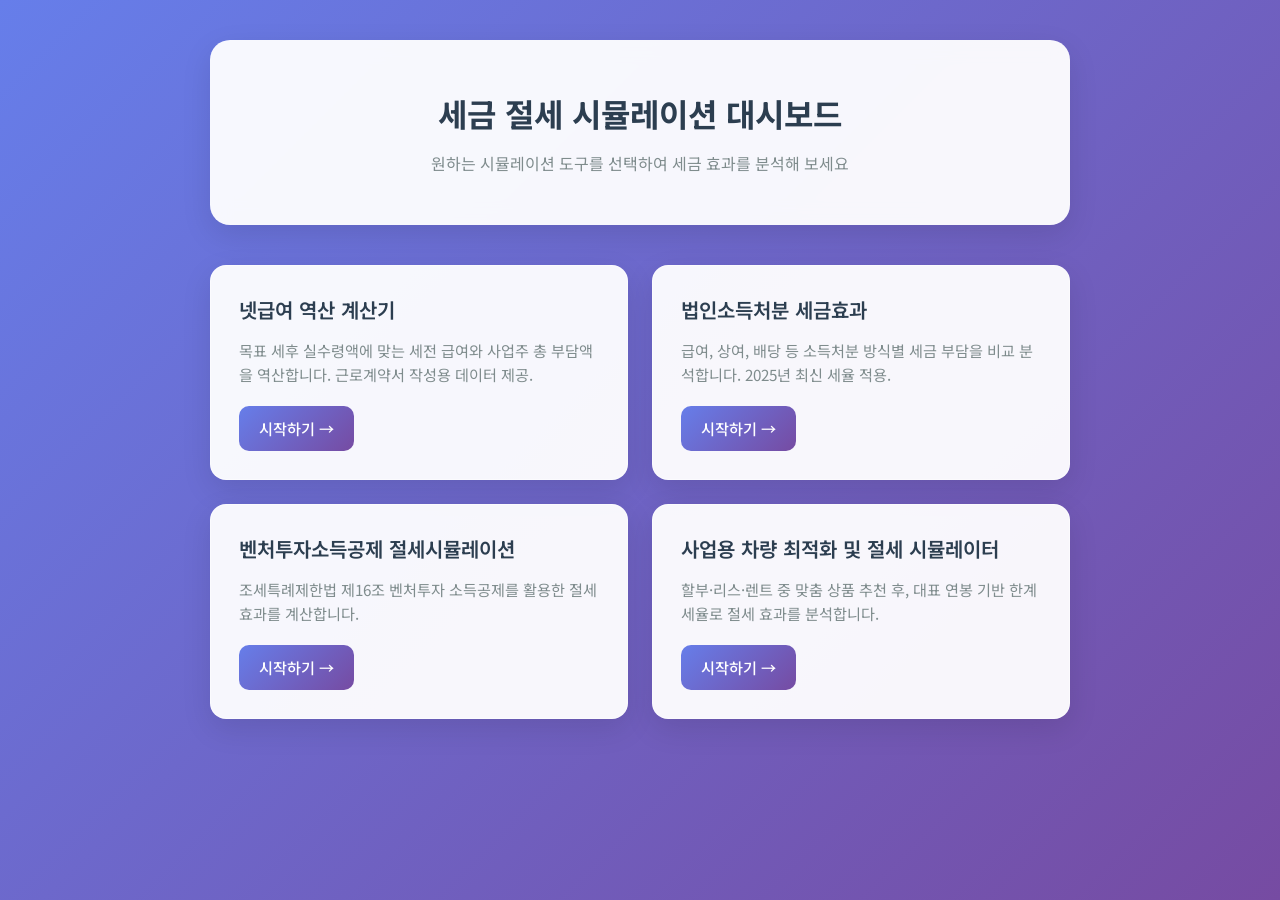
==== commit 22fc6c89: "개인사업자 절세효과에 4대보험(국민연금·건강보험) 전체 효과 포함 Made-with: Cursor" ====
--- a/index.html
+++ b/index.html
@@ -102,6 +102,11 @@
                 <p>조세특례제한법 제16조 벤처투자 소득공제를 활용한 절세 효과를 계산합니다.</p>
                 <span class="card-btn">시작하기 →</span>
             </a>
+            <a href="vehicle-optimization.html" class="dashboard-card">
+                <h3>사업용 차량 최적화 및 절세 시뮬레이터</h3>
+                <p>할부·리스·렌트 중 맞춤 상품 추천 후, 대표 연봉 기반 한계세율로 절세 효과를 분석합니다.</p>
+                <span class="card-btn">시작하기 →</span>
+            </a>
         </div>
     </div>
 </body>
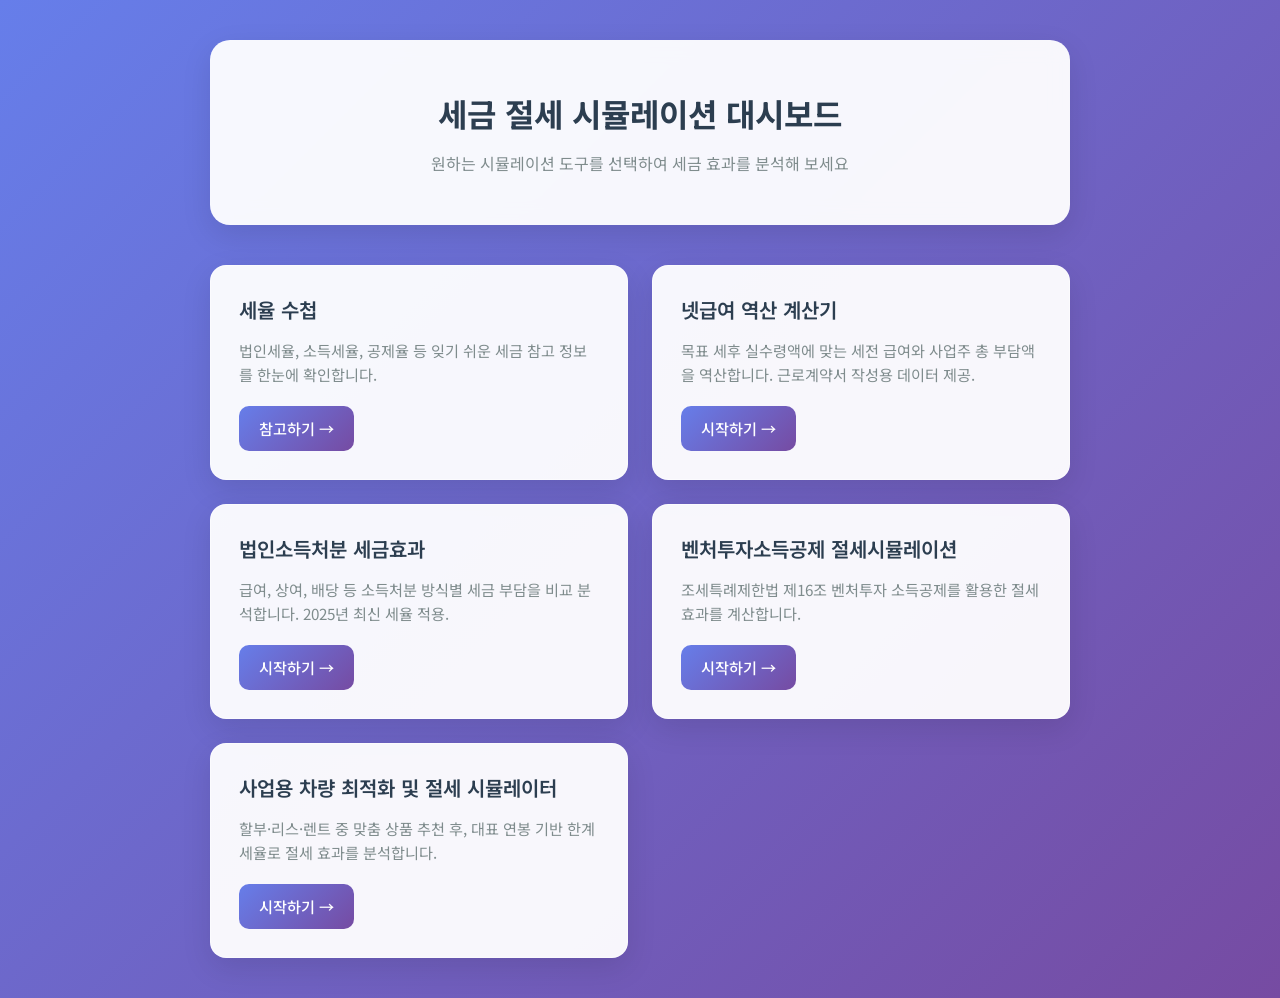
==== commit 51b7be31: "세율 수첩 페이지 추가 및 대시보드 첫 번째로 배치 Made-with: Cursor" ====
--- a/index.html
+++ b/index.html
@@ -87,6 +87,11 @@
         </header>
 
         <div class="dashboard-cards">
+            <a href="tax-reference.html" class="dashboard-card">
+                <h3>세율 수첩</h3>
+                <p>법인세율, 소득세율, 공제율 등 잊기 쉬운 세금 참고 정보를 한눈에 확인합니다.</p>
+                <span class="card-btn">참고하기 →</span>
+            </a>
             <a href="net-salary.html" class="dashboard-card">
                 <h3>넷급여 역산 계산기</h3>
                 <p>목표 세후 실수령액에 맞는 세전 급여와 사업주 총 부담액을 역산합니다. 근로계약서 작성용 데이터 제공.</p>
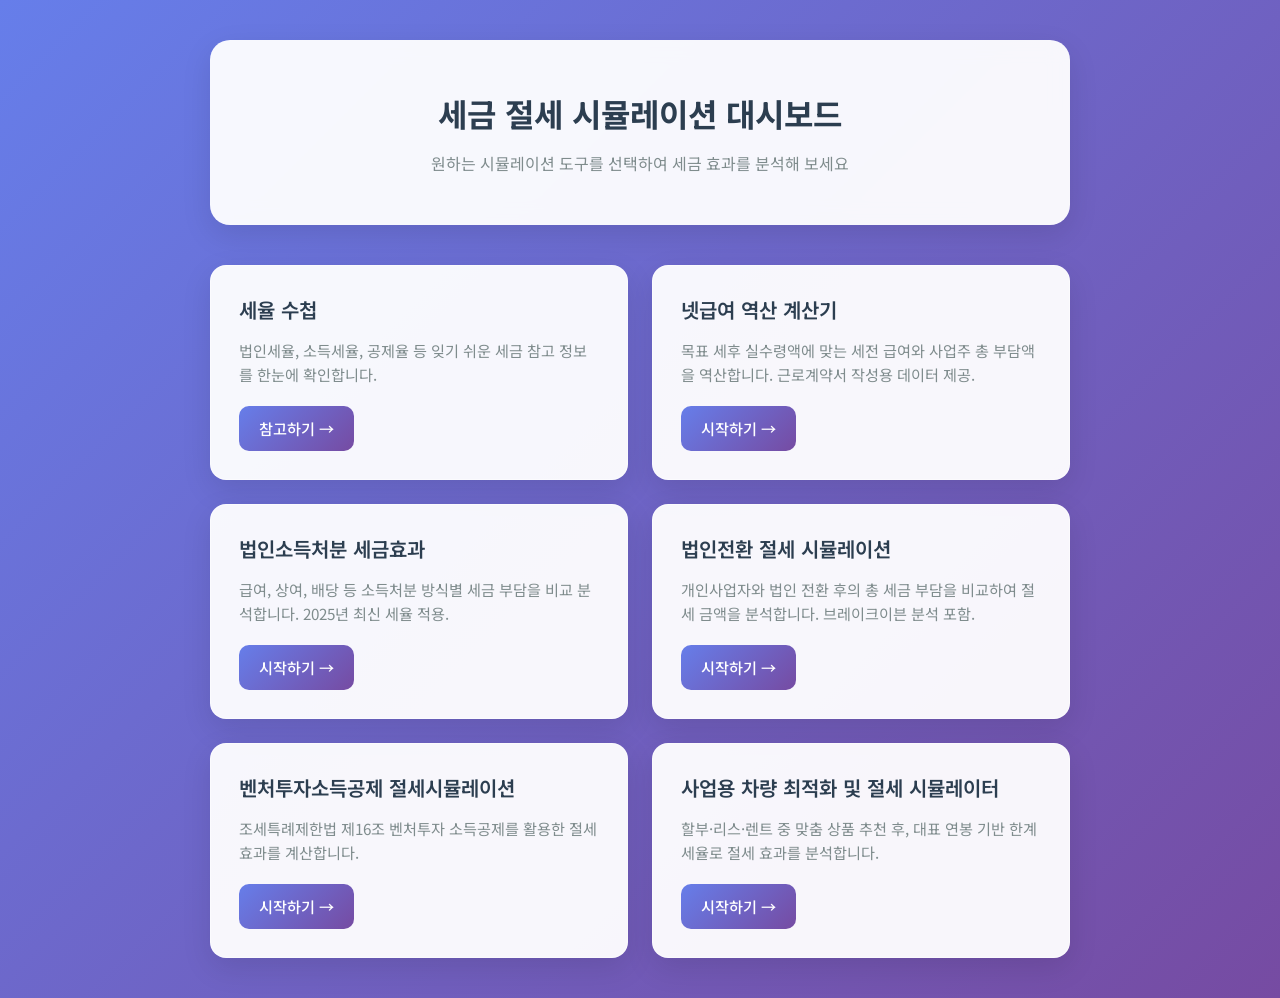
==== commit f3191278: "법인전환 영업권 절세효과 반영: 기타소득 8.8% 과세, 건강보험료(보수 외 소득) 반영, 분석 안내 문구 추가 Made-with: Cursor" ====
--- a/index.html
+++ b/index.html
@@ -102,6 +102,11 @@
                 <p>급여, 상여, 배당 등 소득처분 방식별 세금 부담을 비교 분석합니다. 2025년 최신 세율 적용.</p>
                 <span class="card-btn">시작하기 →</span>
             </a>
+            <a href="corporation-conversion.html" class="dashboard-card">
+                <h3>법인전환 절세 시뮬레이션</h3>
+                <p>개인사업자와 법인 전환 후의 총 세금 부담을 비교하여 절세 금액을 분석합니다. 브레이크이븐 분석 포함.</p>
+                <span class="card-btn">시작하기 →</span>
+            </a>
             <a href="venture.html" class="dashboard-card">
                 <h3>벤처투자소득공제 절세시뮬레이션</h3>
                 <p>조세특례제한법 제16조 벤처투자 소득공제를 활용한 절세 효과를 계산합니다.</p>
